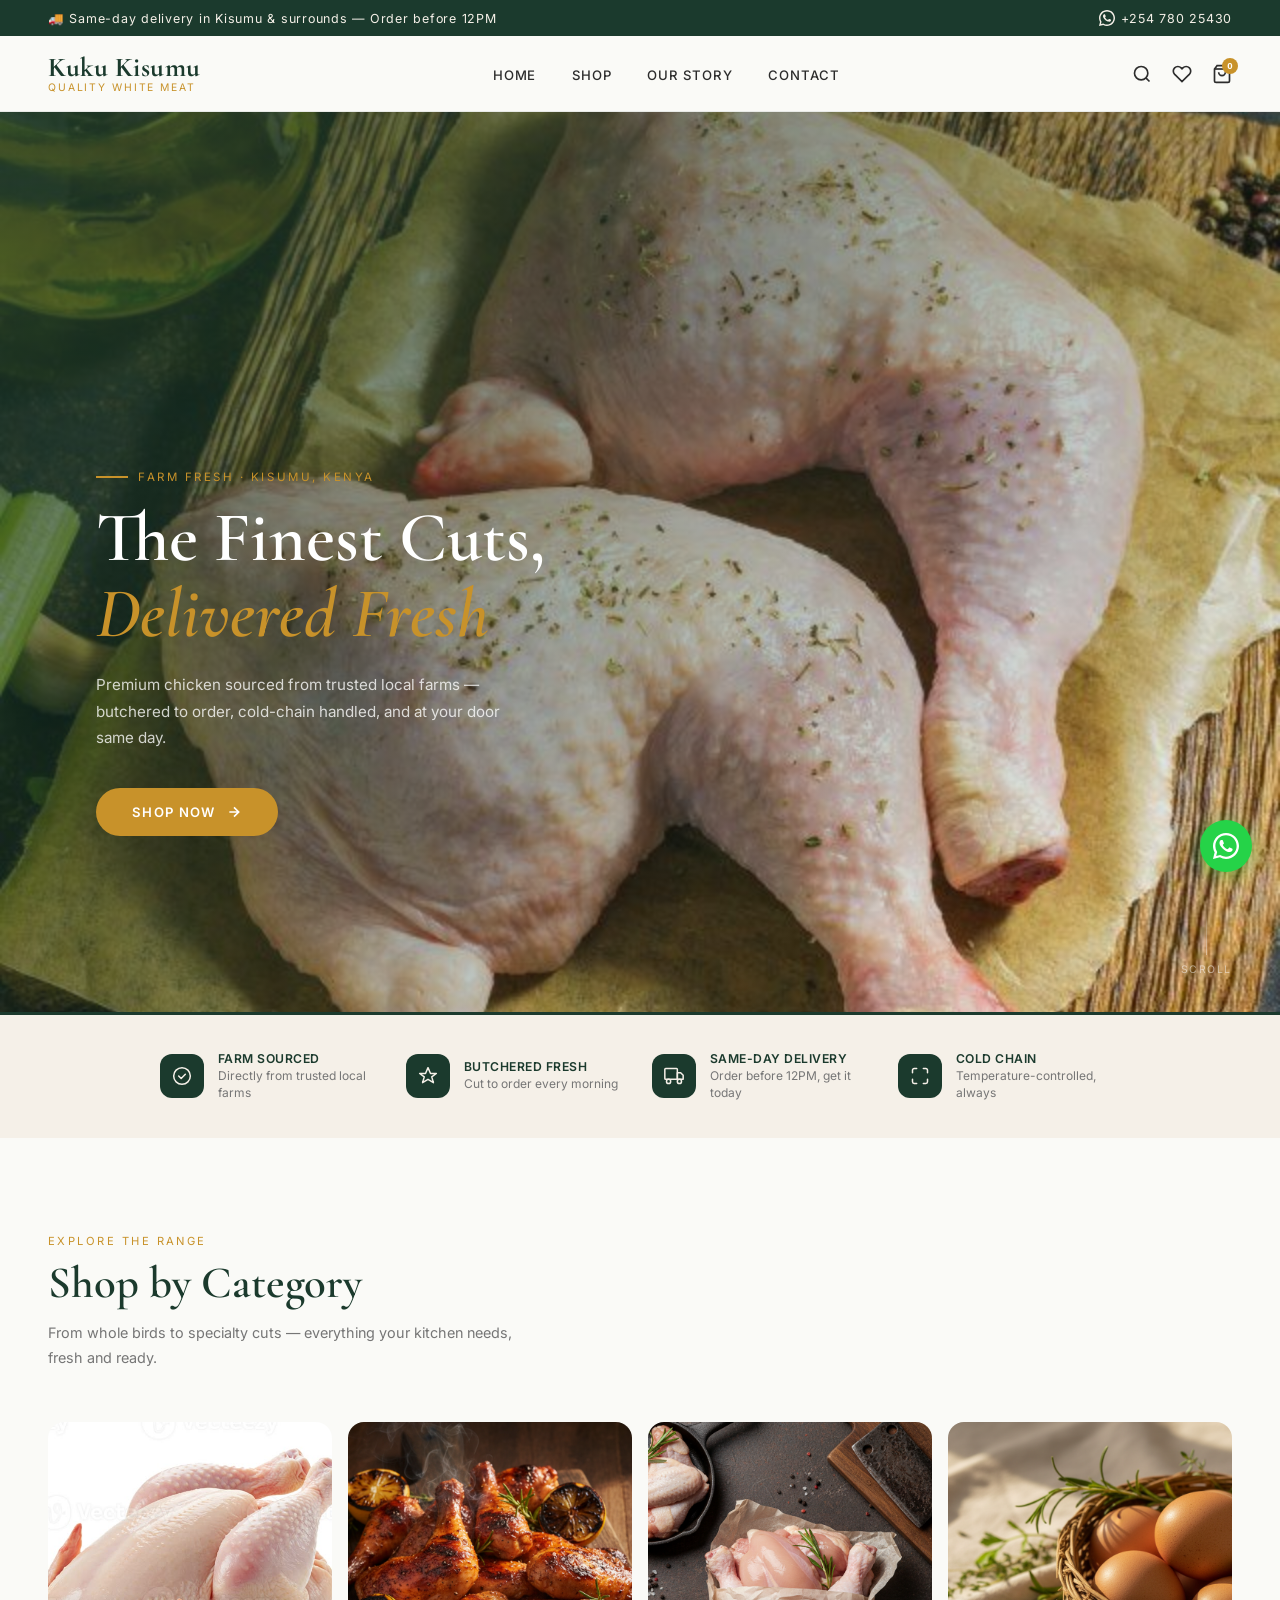
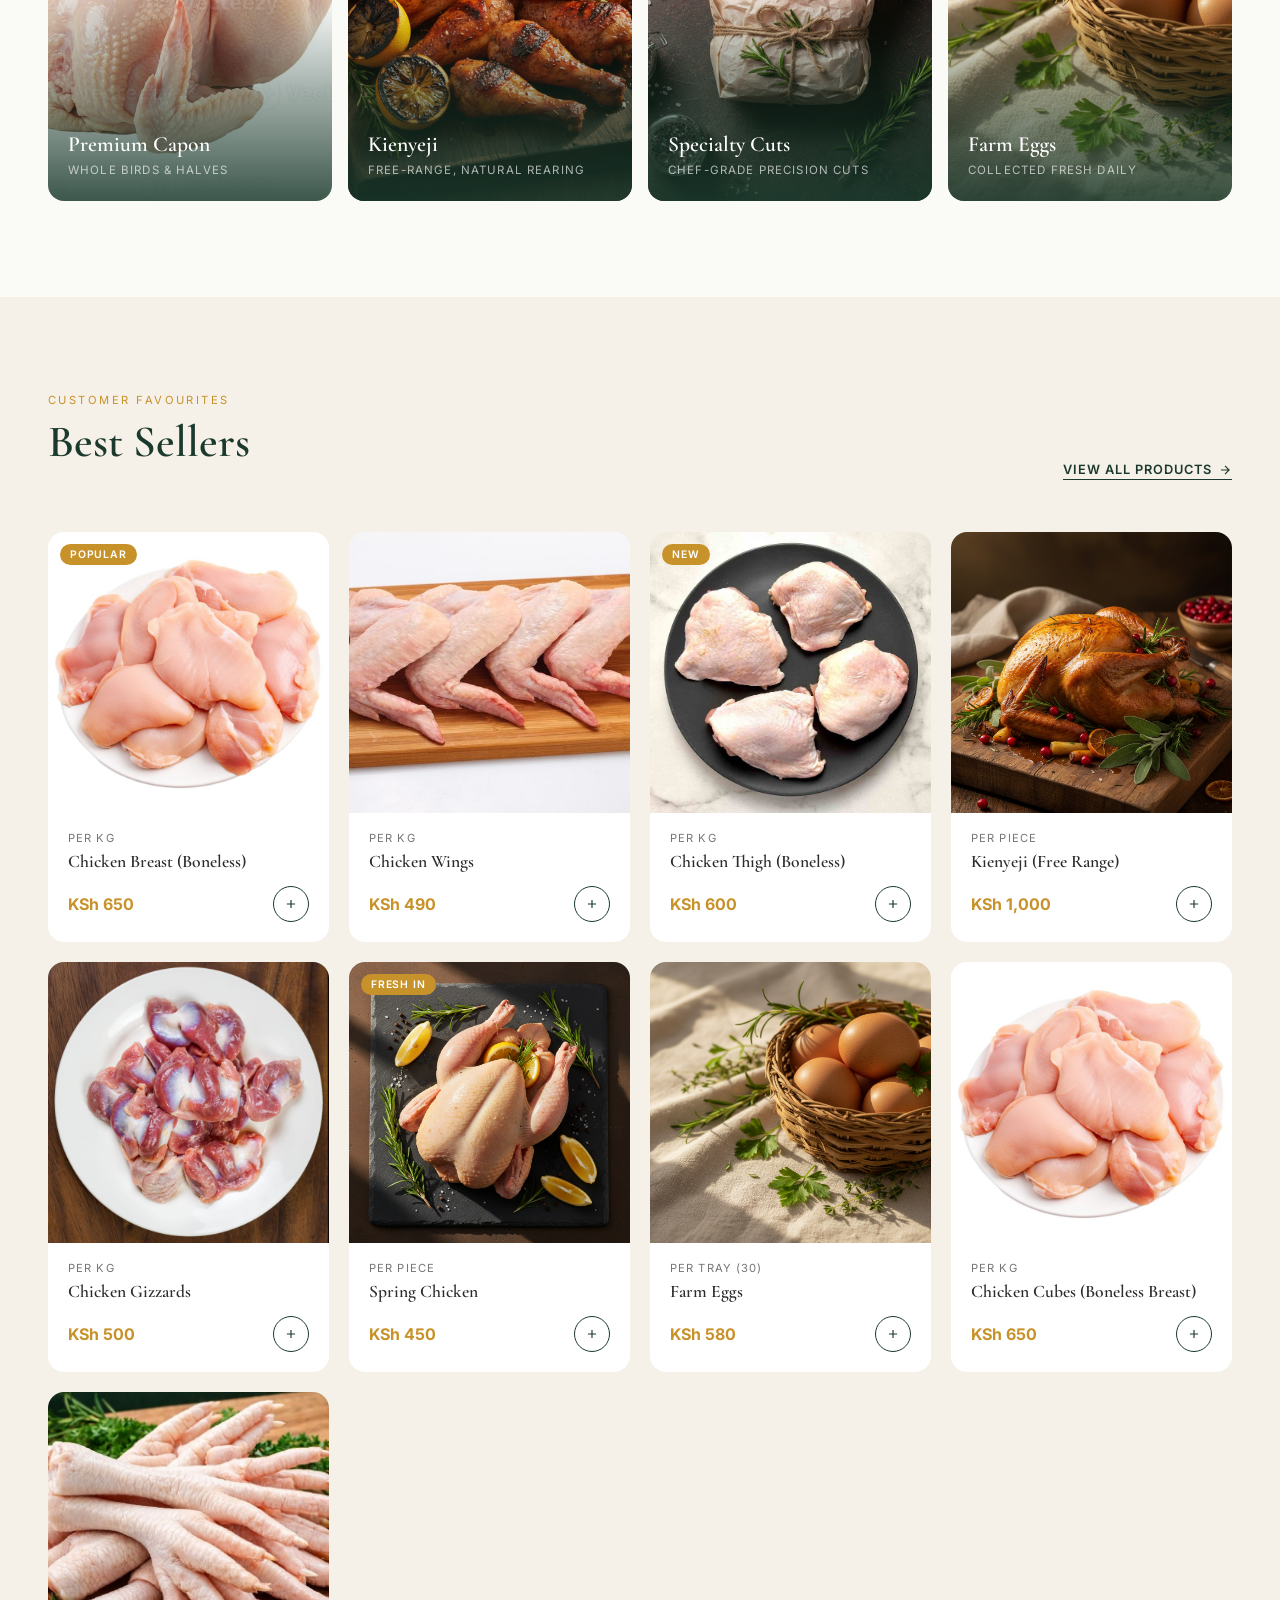
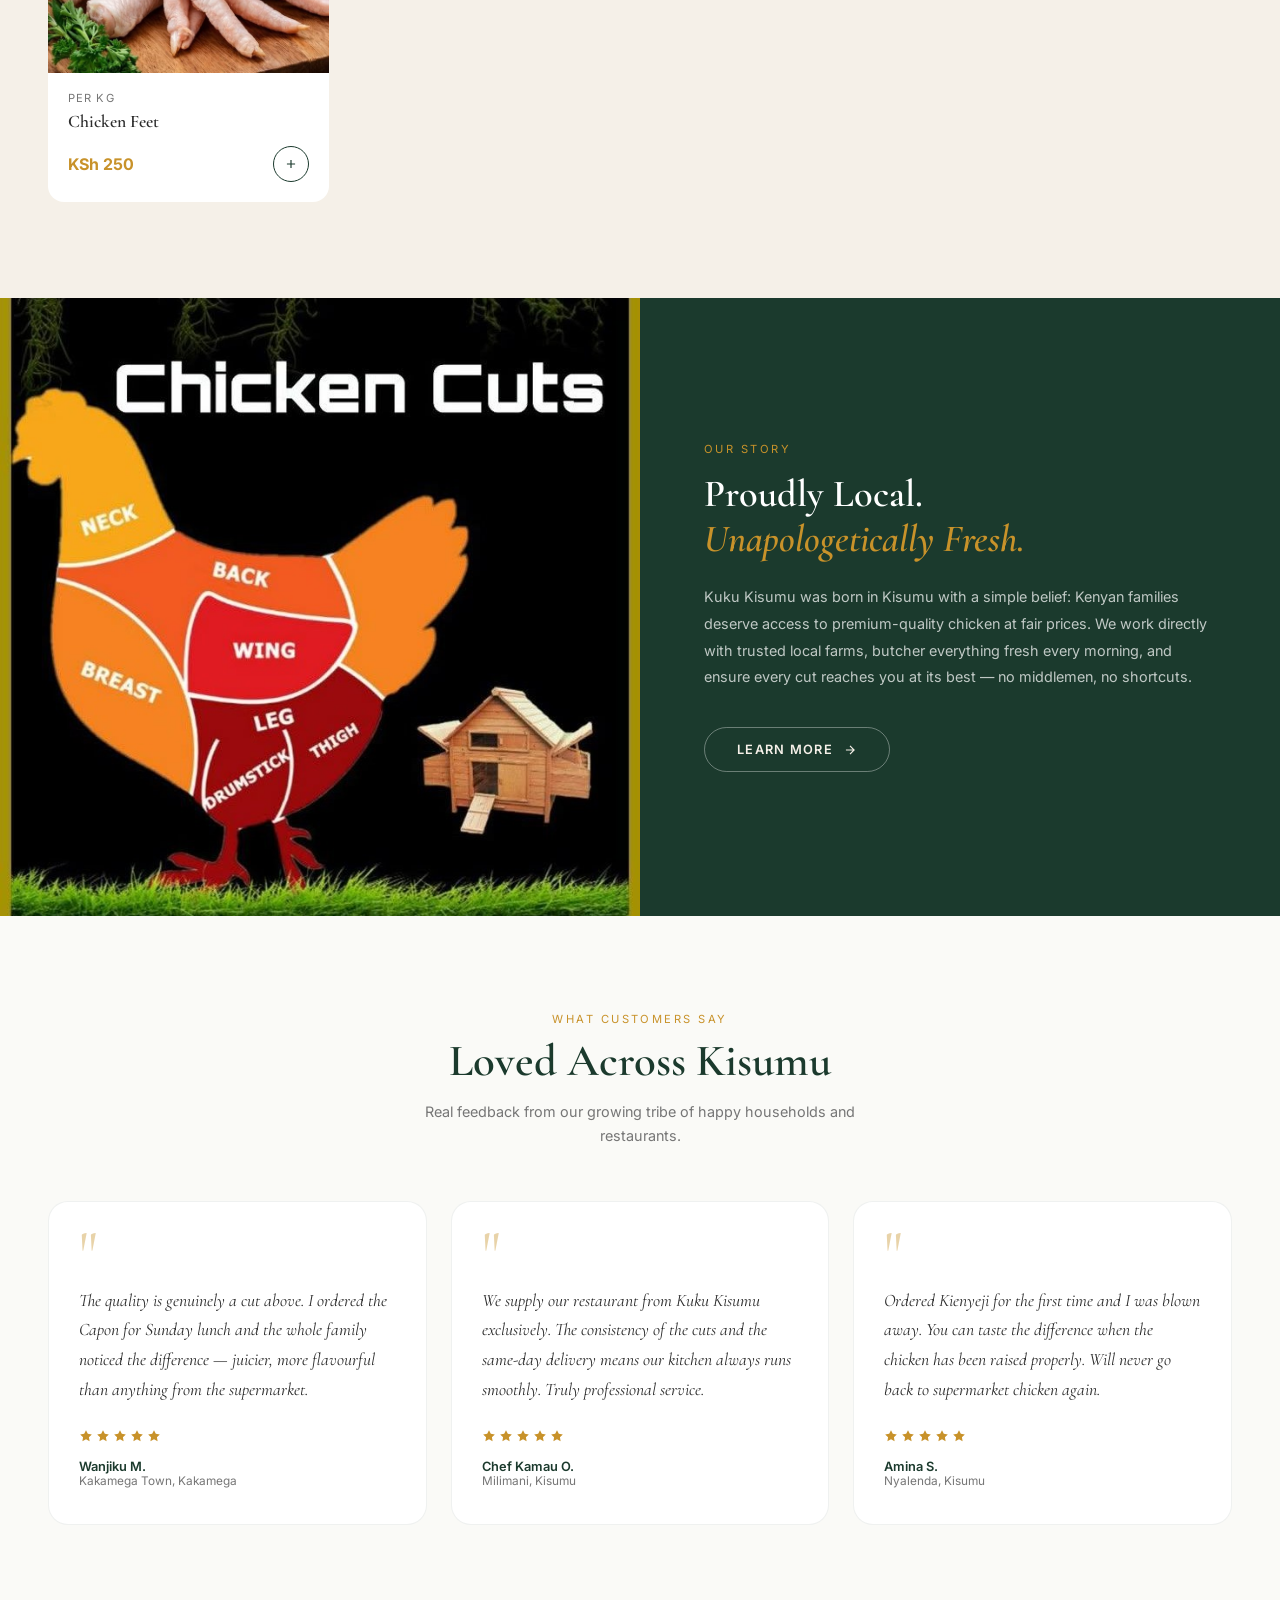
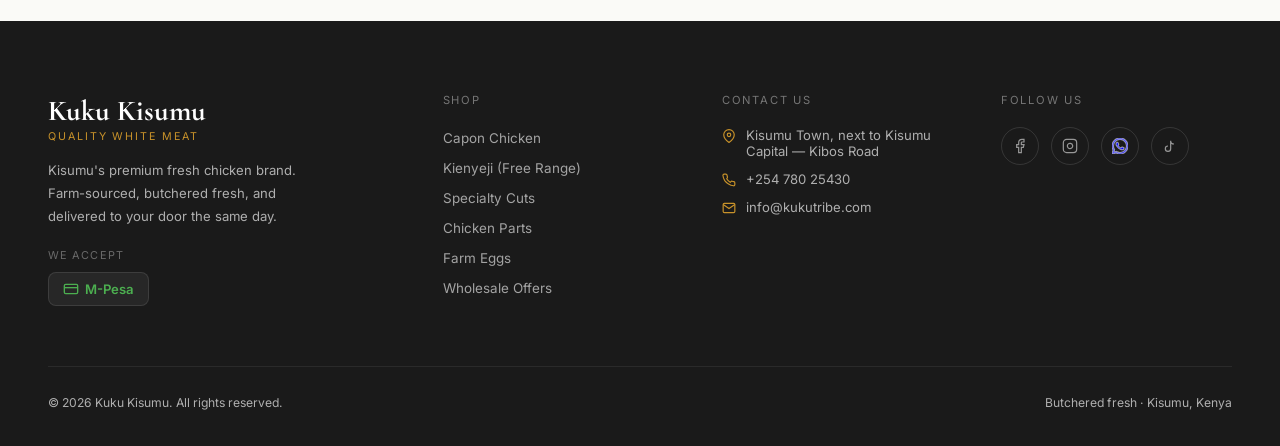
==== kuku kisumu.html @ 93bcc477 "initial commit" ====
<!DOCTYPE html>
<html lang="en">
<head>
<meta charset="UTF-8">
<meta name="viewport" content="width=device-width, initial-scale=1.0">
<title>Kuku Kisumu — Quality White Meat</title>
<link rel="preconnect" href="https://fonts.googleapis.com">
<link href="https://fonts.googleapis.com/css2?family=Cormorant+Garamond:ital,wght@0,400;0,500;0,600;0,700;1,400;1,600&family=Inter:wght@300;400;500;600&display=swap" rel="stylesheet">
<style>
  *, *::before, *::after { box-sizing: border-box; margin: 0; padding: 0; }

  :root {
    --green:   #1B3A2D;
    --green-light: #234d3b;
    --cream:   #F5F0E8;
    --ivory:   #FAFAF7;
    --amber:   #C8922A;
    --amber-dark: #A67520;
    --charcoal:#2C2C2C;
    --grey:    #767676;
    --card-bg: #FFFFFF;
    --footer:  #1A1A1A;
  }

  html { scroll-behavior: smooth; }

  body {
    font-family: 'Inter', sans-serif;
    color: var(--charcoal);
    background: var(--ivory);
    overflow-x: hidden;
  }

  /* ── TOP BAR ──────────────────────────────── */
  .topbar {
    background: var(--green);
    color: var(--cream);
    font-size: 0.78rem;
    letter-spacing: 0.06em;
    padding: 10px 48px;
    display: flex;
    justify-content: space-between;
    align-items: center;
  }
  .topbar a { color: var(--cream); text-decoration: none; display: flex; align-items: center; gap: 6px; }
  .topbar a:hover { color: var(--amber); }
  .topbar svg { width:16px; height:16px; fill:currentColor; }

  /* ── NAVIGATION ───────────────────────────── */
  nav {
    background: var(--ivory);
    padding: 0 48px;
    display: flex;
    align-items: center;
    justify-content: space-between;
    height: 76px;
    position: sticky;
    top: 0;
    z-index: 100;
    border-bottom: 1px solid rgba(27,58,45,0.08);
    transition: box-shadow 0.3s;
  }
  nav.scrolled { box-shadow: 0 2px 24px rgba(0,0,0,0.08); }

  .nav-logo {
    display: flex;
    flex-direction: column;
    line-height: 1;
  }
  .nav-logo .brand { font-family: 'Cormorant Garamond', serif; font-size: 1.7rem; font-weight: 700; color: var(--green); letter-spacing: 0.02em; }
  .nav-logo .tagline { font-size: 0.65rem; letter-spacing: 0.18em; text-transform: uppercase; color: var(--amber); margin-top: 2px; }

  .nav-links { display: flex; gap: 36px; list-style: none; }
  .nav-links a { font-size: 0.82rem; font-weight: 500; letter-spacing: 0.06em; text-transform: uppercase; color: var(--charcoal); text-decoration: none; transition: color 0.2s; position: relative; }
  .nav-links a::after { content:''; position:absolute; bottom:-4px; left:0; width:0; height:1.5px; background:var(--amber); transition:width 0.25s; }
  .nav-links a:hover { color: var(--green); }
  .nav-links a:hover::after { width: 100%; }

  .nav-actions { display: flex; align-items: center; gap: 20px; }
  .nav-actions button { background: none; border: none; cursor: pointer; color: var(--charcoal); display: flex; align-items: center; transition: color 0.2s; }
  .nav-actions button:hover { color: var(--green); }
  .nav-actions svg { width: 20px; height: 20px; }
  .cart-btn { position: relative; }
  .cart-badge { position: absolute; top: -6px; right: -6px; background: var(--amber); color: #fff; font-size: 0.6rem; font-weight: 600; border-radius: 50%; width: 16px; height: 16px; display: flex; align-items: center; justify-content: center; }

  /* ── HERO ─────────────────────────────────── */
  .hero {
    position: relative;
    height: 100vh;
    min-height: 600px;
    background: var(--green);
    overflow: hidden;
    display: flex;
    align-items: flex-end;
  }

  .hero-bg {
    position: absolute; inset: 0;
    background:
      linear-gradient(135deg, rgba(27,58,45,0.82) 0%, rgba(27,58,45,0.3) 60%, transparent 100%),
      url('chicken parts/chicken whole leg.jpg') center/cover no-repeat;
    transform: scale(1.04);
    transition: transform 8s ease-out;
  }
  .hero-bg.loaded { transform: scale(1); }

  .hero-content {
    position: relative;
    z-index: 2;
    padding: 0 48px 80px;
    max-width: 620px;
    animation: heroFadeUp 0.9s ease both 0.2s;
  }

  .hero-eyebrow {
    font-size: 0.72rem;
    letter-spacing: 0.22em;
    text-transform: uppercase;
    color: var(--amber);
    margin-bottom: 16px;
    display: flex;
    align-items: center;
    gap: 10px;
  }
  .hero-eyebrow::before { content:''; width:32px; height:1.5px; background:var(--amber); }

  .hero h1 {
    font-family: 'Cormorant Garamond', serif;
    font-size: clamp(2.8rem, 5.5vw, 4.4rem);
    font-weight: 600;
    color: #fff;
    line-height: 1.08;
    margin-bottom: 20px;
  }
  .hero h1 em { font-style: italic; color: var(--amber); }

  .hero-sub {
    font-size: 0.95rem;
    color: rgba(255,255,255,0.78);
    line-height: 1.75;
    margin-bottom: 36px;
    max-width: 440px;
  }

  .btn-primary {
    display: inline-flex;
    align-items: center;
    gap: 10px;
    background: var(--amber);
    color: #fff;
    padding: 16px 36px;
    border-radius: 100px;
    font-size: 0.82rem;
    font-weight: 600;
    letter-spacing: 0.1em;
    text-transform: uppercase;
    text-decoration: none;
    transition: background 0.25s, transform 0.2s;
    border: none;
    cursor: pointer;
  }
  .btn-primary:hover { background: var(--amber-dark); transform: translateY(-2px); }
  .btn-primary svg { width:16px; height:16px; }

  .hero-scroll {
    position: absolute;
    bottom: 36px;
    right: 48px;
    display: flex;
    flex-direction: column;
    align-items: center;
    gap: 8px;
    color: rgba(255,255,255,0.5);
    font-size: 0.65rem;
    letter-spacing: 0.15em;
    text-transform: uppercase;
    z-index: 2;
  }
  .scroll-line { width: 1px; height: 48px; background: linear-gradient(to bottom, transparent, rgba(255,255,255,0.4)); animation: scrollPulse 2s ease-in-out infinite; }

  /* ── TRUST STRIP ──────────────────────────── */
  .trust-strip {
    background: var(--cream);
    border-top: 3px solid var(--green);
    padding: 36px 48px;
  }
  .trust-grid {
    max-width: 960px;
    margin: 0 auto;
    display: grid;
    grid-template-columns: repeat(4, 1fr);
    gap: 24px;
  }
  .trust-item {
    display: flex;
    align-items: center;
    gap: 14px;
    opacity: 0;
    transform: translateY(16px);
    transition: opacity 0.5s ease, transform 0.5s ease;
  }
  .trust-item.visible { opacity: 1; transform: translateY(0); }
  .trust-icon {
    width: 44px; height: 44px;
    background: var(--green);
    border-radius: 12px;
    display: flex; align-items: center; justify-content: center;
    flex-shrink: 0;
  }
  .trust-icon svg { width: 20px; height: 20px; stroke: var(--cream); fill: none; stroke-width: 1.8; }
  .trust-label { font-size: 0.76rem; font-weight: 600; letter-spacing: 0.04em; text-transform: uppercase; color: var(--green); margin-bottom: 2px; }
  .trust-desc { font-size: 0.75rem; color: var(--grey); line-height: 1.4; }

  /* ── SECTION SHARED ───────────────────────── */
  section { padding: 96px 48px; }
  .section-eyebrow { font-size: 0.7rem; letter-spacing: 0.22em; text-transform: uppercase; color: var(--amber); margin-bottom: 10px; }
  .section-title {
    font-family: 'Cormorant Garamond', serif;
    font-size: clamp(2rem, 3.5vw, 2.9rem);
    font-weight: 600;
    color: var(--green);
    line-height: 1.15;
    margin-bottom: 12px;
  }
  .section-sub { font-size: 0.9rem; color: var(--grey); max-width: 480px; line-height: 1.7; }
  .section-header { margin-bottom: 52px; }

  /* ── CATEGORIES ───────────────────────────── */
  .categories { background: var(--ivory); }
  .cat-grid {
    display: grid;
    grid-template-columns: repeat(4, 1fr);
    gap: 16px;
  }
  .cat-tile {
    position: relative;
    border-radius: 16px;
    overflow: hidden;
    aspect-ratio: 3/4;
    cursor: pointer;
    text-decoration: none;
  }
  .cat-tile img {
    width: 100%; height: 100%;
    object-fit: cover;
    transition: transform 0.5s ease;
  }
  .cat-tile:hover img { transform: scale(1.06); }
  .cat-tile-overlay {
    position: absolute; inset: 0;
    background: linear-gradient(to top, rgba(27,58,45,0.85) 0%, transparent 55%);
    transition: background 0.3s;
  }
  .cat-tile:hover .cat-tile-overlay { background: linear-gradient(to top, rgba(27,58,45,0.92) 0%, rgba(27,58,45,0.15) 55%); }
  .cat-tile-info {
    position: absolute;
    bottom: 0; left: 0; right: 0;
    padding: 24px 20px;
  }
  .cat-tile-name { font-family: 'Cormorant Garamond', serif; font-size: 1.35rem; font-weight: 600; color: #fff; margin-bottom: 6px; }
  .cat-tile-count { font-size: 0.72rem; letter-spacing: 0.1em; text-transform: uppercase; color: rgba(255,255,255,0.65); }
  .cat-tile-arrow {
    position: absolute;
    top: 20px; right: 20px;
    width: 36px; height: 36px;
    border-radius: 50%;
    background: rgba(255,255,255,0.15);
    -webkit-backdrop-filter: blur(8px);
    backdrop-filter: blur(8px);
    display: flex; align-items: center; justify-content: center;
    opacity: 0;
    transform: translateY(4px);
    transition: opacity 0.3s, transform 0.3s;
  }
  .cat-tile:hover .cat-tile-arrow { opacity: 1; transform: translateY(0); }
  .cat-tile-arrow svg { width: 14px; height: 14px; stroke: #fff; fill: none; stroke-width: 2; }

  /* ── PRODUCTS ─────────────────────────────── */
  .products { background: var(--cream); }
  .products-header { display: flex; justify-content: space-between; align-items: flex-end; margin-bottom: 52px; }
  .view-all { font-size: 0.8rem; font-weight: 600; letter-spacing: 0.08em; text-transform: uppercase; color: var(--green); text-decoration: none; display: flex; align-items: center; gap: 6px; border-bottom: 1.5px solid var(--green); padding-bottom: 2px; transition: color 0.2s, border-color 0.2s; }
  .view-all:hover { color: var(--amber); border-color: var(--amber); }
  .view-all svg { width: 14px; height: 14px; stroke: currentColor; fill: none; stroke-width: 2; }

  .product-grid {
    display: grid;
    grid-template-columns: repeat(4, 1fr);
    gap: 20px;
  }
  .product-card {
    background: var(--card-bg);
    border-radius: 16px;
    overflow: hidden;
    transition: transform 0.28s ease, box-shadow 0.28s ease;
    cursor: pointer;
    opacity: 0;
    transform: translateY(24px);
    transition: opacity 0.5s ease, transform 0.5s ease, box-shadow 0.28s ease;
  }
  .product-card.visible { opacity: 1; transform: translateY(0); }
  .product-card:hover { box-shadow: 0 16px 48px rgba(27,58,45,0.13); transform: translateY(-4px); }

  .product-img {
    width: 100%;
    aspect-ratio: 1;
    object-fit: cover;
    background: #f0ede8;
    display: block;
    transition: transform 0.4s ease;
  }
  .product-card:hover .product-img { transform: scale(1.04); }
  .product-img-wrap { overflow: hidden; position: relative; }

  .product-badge {
    position: absolute;
    top: 12px; left: 12px;
    background: var(--amber);
    color: #fff;
    font-size: 0.65rem;
    font-weight: 600;
    letter-spacing: 0.08em;
    text-transform: uppercase;
    padding: 4px 10px;
    border-radius: 100px;
  }

  .product-body { padding: 18px 20px 20px; }
  .product-unit { font-size: 0.7rem; text-transform: uppercase; letter-spacing: 0.1em; color: var(--grey); margin-bottom: 6px; }
  .product-name { font-family: 'Cormorant Garamond', serif; font-size: 1.1rem; font-weight: 600; color: var(--charcoal); margin-bottom: 12px; line-height: 1.3; }
  .product-footer { display: flex; align-items: center; justify-content: space-between; }
  .product-price { font-size: 1rem; font-weight: 700; color: var(--amber); }
  .add-to-cart {
    width: 36px; height: 36px;
    border-radius: 50%;
    border: 1.5px solid var(--green);
    background: none;
    cursor: pointer;
    display: flex; align-items: center; justify-content: center;
    transition: background 0.2s, border-color 0.2s;
  }
  .add-to-cart svg { width: 14px; height: 14px; stroke: var(--green); fill: none; stroke-width: 2; transition: stroke 0.2s; }
  .add-to-cart:hover { background: var(--green); border-color: var(--green); }
  .add-to-cart:hover svg { stroke: #fff; }

  /* ── STORY STRIP ──────────────────────────── */
  .story {
    background: var(--green);
    padding: 0;
    display: grid;
    grid-template-columns: 1fr 1fr;
    min-height: 560px;
  }
  .story-img {
    width: 100%; height: 100%;
    object-fit: cover;
    min-height: 480px;
    display: block;
  }
  .story-content {
    padding: 80px 64px;
    display: flex;
    flex-direction: column;
    justify-content: center;
  }
  .story-eyebrow { font-size: 0.7rem; letter-spacing: 0.22em; text-transform: uppercase; color: var(--amber); margin-bottom: 16px; }
  .story h2 { font-family: 'Cormorant Garamond', serif; font-size: clamp(2rem, 3vw, 2.7rem); font-weight: 600; color: #fff; line-height: 1.18; margin-bottom: 22px; }
  .story h2 em { font-style: italic; color: var(--amber); }
  .story p { font-size: 0.9rem; color: rgba(255,255,255,0.72); line-height: 1.85; margin-bottom: 36px; }
  .btn-outline {
    display: inline-flex;
    align-items: center;
    gap: 10px;
    color: var(--cream);
    border: 1.5px solid rgba(255,255,255,0.35);
    padding: 14px 32px;
    border-radius: 100px;
    font-size: 0.8rem;
    font-weight: 600;
    letter-spacing: 0.1em;
    text-transform: uppercase;
    text-decoration: none;
    transition: border-color 0.25s, background 0.25s;
    align-self: flex-start;
  }
  .btn-outline:hover { border-color: var(--amber); background: rgba(200,146,42,0.12); }
  .btn-outline svg { width: 14px; height: 14px; stroke: currentColor; fill: none; stroke-width: 2; }

  /* ── TESTIMONIALS ─────────────────────────── */
  .testimonials { background: var(--ivory); text-align: center; }
  .testimonials .section-header { text-align: center; }
  .testimonials .section-sub { margin: 0 auto; }
  .testi-grid { display: grid; grid-template-columns: repeat(3, 1fr); gap: 24px; }
  .testi-card {
    background: var(--card-bg);
    border-radius: 20px;
    padding: 36px 30px;
    text-align: left;
    border: 1px solid rgba(27,58,45,0.07);
    position: relative;
    opacity: 0;
    transform: translateY(20px);
    transition: opacity 0.5s ease, transform 0.5s ease;
  }
  .testi-card.visible { opacity: 1; transform: translateY(0); }
  .testi-quote-mark {
    font-family: 'Cormorant Garamond', serif;
    font-size: 4rem;
    color: var(--amber);
    line-height: 0.5;
    margin-bottom: 16px;
    opacity: 0.4;
  }
  .testi-text { font-family: 'Cormorant Garamond', serif; font-size: 1.1rem; font-style: italic; color: var(--charcoal); line-height: 1.7; margin-bottom: 24px; }
  .testi-stars { display: flex; gap: 3px; margin-bottom: 16px; }
  .testi-stars svg { width: 14px; height: 14px; fill: var(--amber); }
  .testi-author { font-size: 0.8rem; font-weight: 600; color: var(--green); }
  .testi-location { font-size: 0.74rem; color: var(--grey); }

  /* ── FOOTER ───────────────────────────────── */
  footer {
    background: var(--footer);
    color: rgba(255,255,255,0.65);
    padding: 72px 48px 36px;
  }
  .footer-grid {
    display: grid;
    grid-template-columns: 1.5fr 1fr 1fr 1fr;
    gap: 48px;
    margin-bottom: 60px;
  }
  .footer-brand .brand { font-family: 'Cormorant Garamond', serif; font-size: 1.8rem; font-weight: 700; color: #fff; }
  .footer-brand .tagline { font-size: 0.67rem; letter-spacing: 0.18em; text-transform: uppercase; color: var(--amber); margin-top: 2px; margin-bottom: 16px; }
  .footer-brand p { font-size: 0.82rem; line-height: 1.75; max-width: 260px; }
  .footer-title { font-size: 0.7rem; letter-spacing: 0.16em; text-transform: uppercase; color: rgba(255,255,255,0.4); margin-bottom: 20px; }
  .footer-links { list-style: none; display: flex; flex-direction: column; gap: 10px; }
  .footer-links a { font-size: 0.84rem; color: rgba(255,255,255,0.6); text-decoration: none; transition: color 0.2s; }
  .footer-links a:hover { color: var(--amber); }
  .footer-contact { display: flex; flex-direction: column; gap: 12px; }
  .footer-contact-item { display: flex; align-items: flex-start; gap: 10px; font-size: 0.82rem; }
  .footer-contact-item svg { width: 14px; height: 14px; stroke: var(--amber); fill: none; stroke-width: 2; flex-shrink: 0; margin-top: 2px; }
  .payment-wrap { margin-top: 20px; }
  .payment-label { font-size: 0.68rem; letter-spacing: 0.1em; text-transform: uppercase; color: rgba(255,255,255,0.35); margin-bottom: 10px; }
  .mpesa-badge {
    display: inline-flex;
    align-items: center;
    gap: 6px;
    background: rgba(255,255,255,0.06);
    border: 1px solid rgba(255,255,255,0.1);
    border-radius: 8px;
    padding: 8px 14px;
    font-size: 0.82rem;
    font-weight: 600;
    color: #4CAF50;
  }
  .social-icons { display: flex; gap: 12px; margin-top: 4px; }
  .social-icon { width: 38px; height: 38px; border-radius: 50%; border: 1px solid rgba(255,255,255,0.12); display: flex; align-items: center; justify-content: center; transition: border-color 0.2s, background 0.2s; text-decoration: none; }
  .social-icon svg { width: 16px; height: 16px; stroke: rgba(255,255,255,0.55); fill: none; stroke-width: 1.8; }
  .social-icon:hover { border-color: var(--amber); background: rgba(200,146,42,0.1); }
  .social-icon:hover svg { stroke: var(--amber); }
  .footer-bottom {
    border-top: 1px solid rgba(255,255,255,0.07);
    padding-top: 28px;
    display: flex;
    justify-content: space-between;
    align-items: center;
    font-size: 0.76rem;
  }

  /* ── WHATSAPP FLOAT ───────────────────────── */
  .wa-float {
    position: fixed;
    bottom: 28px; right: 28px;
    width: 52px; height: 52px;
    background: #25d348;
    border-radius: 50%;
    display: flex; align-items: center; justify-content: center;
    box-shadow: 0 4px 20px rgba(37, 211, 49, 0.4);
    z-index: 200;
    text-decoration: none;
    transition: transform 0.2s, box-shadow 0.2s;
  }
  .wa-float:hover { transform: scale(1.1); box-shadow: 0 6px 28px rgba(37,211,102,0.55); }
  .wa-float svg { width: 26px; height: 26px; fill: #fff; }

  /* ── ANIMATIONS ───────────────────────────── */
  @keyframes heroFadeUp { from { opacity:0; transform: translateY(28px); } to { opacity:1; transform: translateY(0); } }
  @keyframes scrollPulse { 0%,100% { opacity:0.4; } 50% { opacity:1; } }

  /* ── RESPONSIVE ───────────────────────────── */
  @media (max-width: 1024px) {
    .cat-grid { grid-template-columns: repeat(2, 1fr); }
    .product-grid { grid-template-columns: repeat(2, 1fr); }
    .footer-grid { grid-template-columns: 1fr 1fr; gap: 36px; }
  }
  @media (max-width: 768px) {
    .topbar { padding: 10px 20px; }
    nav { padding: 0 20px; height: 64px; }
    .nav-links { display: none; }
    section { padding: 72px 20px; }
    .hero-content { padding: 0 20px 64px; }
    .trust-grid { grid-template-columns: repeat(2, 1fr); }
    .cat-grid { grid-template-columns: repeat(2, 1fr); gap: 10px; }
    .product-grid { grid-template-columns: repeat(2, 1fr); gap: 12px; }
    .story { grid-template-columns: 1fr; }
    .story-img { min-height: 300px; max-height: 340px; }
    .story-content { padding: 52px 28px; }
    .testi-grid { grid-template-columns: 1fr; }
    .footer-grid { grid-template-columns: 1fr; gap: 32px; }
    .footer-bottom { flex-direction: column; gap: 12px; text-align: center; }
  }
</style>
<base target="_blank">
</head>
<body>

<!-- TOP BAR -->
<div class="topbar">
  <span>🚚 Same-day delivery in Kisumu &amp; surrounds — Order before 12PM</span>
  <a href="https://wa.me/25478025430">
    <svg viewBox="0 0 24 24"><path d="M17.472 14.382c-.297-.149-1.758-.867-2.03-.967-.273-.099-.471-.148-.67.15-.197.297-.767.966-.94 1.164-.173.199-.347.223-.644.075-.297-.15-1.255-.463-2.39-1.475-.883-.788-1.48-1.761-1.653-2.059-.173-.297-.018-.458.13-.606.134-.133.298-.347.446-.52.149-.174.198-.298.298-.497.099-.198.05-.371-.025-.52-.075-.149-.669-1.612-.916-2.207-.242-.579-.487-.5-.669-.51-.173-.008-.371-.01-.57-.01-.198 0-.52.074-.792.372-.272.297-1.04 1.016-1.04 2.479 0 1.462 1.065 2.875 1.213 3.074.149.198 2.096 3.2 5.077 4.487.709.306 1.262.489 1.694.625.712.227 1.36.195 1.871.118.571-.085 1.758-.719 2.006-1.413.248-.694.248-1.289.173-1.413-.074-.124-.272-.198-.57-.347z"/><path d="M12 0C5.373 0 0 5.373 0 12c0 2.127.558 4.122 1.533 5.854L0 24l6.335-1.51A11.955 11.955 0 0012 24c6.627 0 12-5.373 12-12S18.627 0 12 0zm0 21.818a9.822 9.822 0 01-5.002-1.369l-.36-.212-3.72.887.924-3.623-.235-.373A9.787 9.787 0 012.182 12C2.182 6.59 6.59 2.182 12 2.182c5.41 0 9.818 4.408 9.818 9.818 0 5.41-4.408 9.818-9.818 9.818z"/></svg>
    +254 780 25430
  </a>
</div>

<!-- NAV -->
<nav id="mainNav">
  <div class="nav-logo">
    <span class="brand">Kuku Kisumu</span>
    <span class="tagline">Quality White Meat</span>
  </div>
  <ul class="nav-links">
    <li><a href="#">Home</a></li>
    <li><a href="#">Shop</a></li>
    <li><a href="#">Our Story</a></li>
    <li><a href="#">Contact</a></li>
  </ul>
  <div class="nav-actions">
    <button aria-label="Search">
      <svg viewBox="0 0 24 24" fill="none" stroke="currentColor" stroke-width="2"><circle cx="11" cy="11" r="8"/><path d="m21 21-4.35-4.35"/></svg>
    </button>
    <button aria-label="Wishlist">
      <svg viewBox="0 0 24 24" fill="none" stroke="currentColor" stroke-width="2"><path d="M20.84 4.61a5.5 5.5 0 0 0-7.78 0L12 5.67l-1.06-1.06a5.5 5.5 0 0 0-7.78 7.78l1.06 1.06L12 21.23l7.78-7.78 1.06-1.06a5.5 5.5 0 0 0 0-7.78z"/></svg>
    </button>
    <button class="cart-btn" aria-label="Cart">
      <svg viewBox="0 0 24 24" fill="none" stroke="currentColor" stroke-width="2"><path d="M6 2 3 6v14a2 2 0 0 0 2 2h14a2 2 0 0 0 2-2V6l-3-4z"/><line x1="3" y1="6" x2="21" y2="6"/><path d="M16 10a4 4 0 0 1-8 0"/></svg>
      <span class="cart-badge">0</span>
    </button>
  </div>
</nav>

<!-- HERO -->
<section class="hero">
  <div class="hero-bg" id="heroBg"></div>
  <div class="hero-content">
    <div class="hero-eyebrow">Farm Fresh · Kisumu, Kenya</div>
    <h1>The Finest Cuts,<br><em>Delivered Fresh</em></h1>
    <p class="hero-sub">Premium chicken sourced from trusted local farms — butchered to order, cold-chain handled, and at your door same day.</p>
    <a href="#" class="btn-primary">
      Shop Now
      <svg viewBox="0 0 24 24" fill="none" stroke="currentColor" stroke-width="2.5"><path d="M5 12h14M12 5l7 7-7 7"/></svg>
    </a>
  </div>
  <div class="hero-scroll">
    <div class="scroll-line"></div>
    <span>Scroll</span>
  </div>
</section>

<!-- TRUST STRIP -->
<div class="trust-strip">
  <div class="trust-grid">
    <div class="trust-item">
      <div class="trust-icon">
        <svg viewBox="0 0 24 24"><path d="M12 2C6.48 2 2 6.48 2 12s4.48 10 10 10 10-4.48 10-10S17.52 2 12 2z" stroke-linecap="round" stroke-linejoin="round"/><path d="M8 12l3 3 5-5" stroke-linecap="round" stroke-linejoin="round"/></svg>
      </div>
      <div><div class="trust-label">Farm Sourced</div><div class="trust-desc">Directly from trusted local farms</div></div>
    </div>
    <div class="trust-item">
      <div class="trust-icon">
        <svg viewBox="0 0 24 24"><path d="M12 2l3 7h7l-5.5 4 2 7L12 16l-6.5 4 2-7L2 9h7z" stroke-linecap="round" stroke-linejoin="round"/></svg>
      </div>
      <div><div class="trust-label">Butchered Fresh</div><div class="trust-desc">Cut to order every morning</div></div>
    </div>
    <div class="trust-item">
      <div class="trust-icon">
        <svg viewBox="0 0 24 24"><rect x="1" y="3" width="15" height="13" rx="1" stroke-linecap="round" stroke-linejoin="round"/><path d="M16 8h4l3 3v5h-7V8z" stroke-linecap="round" stroke-linejoin="round"/><circle cx="5.5" cy="18.5" r="2.5"/><circle cx="18.5" cy="18.5" r="2.5"/></svg>
      </div>
      <div><div class="trust-label">Same-Day Delivery</div><div class="trust-desc">Order before 12PM, get it today</div></div>
    </div>
    <div class="trust-item">
      <div class="trust-icon">
        <svg viewBox="0 0 24 24"><path d="M8 3H5a2 2 0 0 0-2 2v3m18 0V5a2 2 0 0 0-2-2h-3m0 18h3a2 2 0 0 0 2-2v-3M3 16v3a2 2 0 0 0 2 2h3" stroke-linecap="round" stroke-linejoin="round"/></svg>
      </div>
      <div><div class="trust-label">Cold Chain</div><div class="trust-desc">Temperature-controlled, always</div></div>
    </div>
  </div>
</div>

<!-- CATEGORIES -->
<section class="categories">
  <div class="section-header">
    <div class="section-eyebrow">Explore the Range</div>
    <h2 class="section-title">Shop by Category</h2>
    <p class="section-sub">From whole birds to specialty cuts — everything your kitchen needs, fresh and ready.</p>
  </div>
  <div class="cat-grid">
    <a class="cat-tile" href="#">
      <img src="chicken parts/whole chicken.jpg" alt="Capon Chicken" loading="lazy">
      <div class="cat-tile-overlay"></div>
      <div class="cat-tile-info">
        <div class="cat-tile-name">Premium Capon</div>
        <div class="cat-tile-count">Whole birds &amp; halves</div>
      </div>
      <div class="cat-tile-arrow"><svg viewBox="0 0 24 24"><path d="M7 17L17 7M7 7h10v10"/></svg></div>
    </a>
    <a class="cat-tile" href="#">
      <img src="chicken parts/tribegrill pack.png" alt="Kienyeji Chicken" loading="lazy">
      <div class="cat-tile-overlay"></div>
      <div class="cat-tile-info">
        <div class="cat-tile-name">Kienyeji</div>
        <div class="cat-tile-count">Free-range, natural rearing</div>
      </div>
      <div class="cat-tile-arrow"><svg viewBox="0 0 24 24"><path d="M7 17L17 7M7 7h10v10"/></svg></div>
    </a>
    <a class="cat-tile" href="#">
      <img src="chicken parts/chefs special.png" alt="Specialty Cuts" loading="lazy">
      <div class="cat-tile-overlay"></div>
      <div class="cat-tile-info">
        <div class="cat-tile-name">Specialty Cuts</div>
        <div class="cat-tile-count">Chef-grade precision cuts</div>
      </div>
      <div class="cat-tile-arrow"><svg viewBox="0 0 24 24"><path d="M7 17L17 7M7 7h10v10"/></svg></div>
    </a>
    <a class="cat-tile" href="#">
      <img src="chicken parts/chicken eggs.png" alt="Farm Eggs" loading="lazy">
      <div class="cat-tile-overlay"></div>
      <div class="cat-tile-info">
        <div class="cat-tile-name">Farm Eggs</div>
        <div class="cat-tile-count">Collected fresh daily</div>
      </div>
      <div class="cat-tile-arrow"><svg viewBox="0 0 24 24"><path d="M7 17L17 7M7 7h10v10"/></svg></div>
    </a>
  </div>
</section>

<!-- PRODUCTS -->
<section class="products">
  <div class="products-header">
    <div>
      <div class="section-eyebrow">Customer Favourites</div>
      <h2 class="section-title">Best Sellers</h2>
    </div>
    <a href="#" class="view-all">View All Products <svg viewBox="0 0 24 24"><path d="M5 12h14M12 5l7 7-7 7"/></svg></a>
  </div>
  <div class="product-grid" id="productGrid">

    <div class="product-card">
      <div class="product-img-wrap">
        <img class="product-img" src="chicken parts/chicken fillets.jpg" alt="Chicken Breast">
        <span class="product-badge">Popular</span>
      </div>
      <div class="product-body">
        <div class="product-unit">Per KG</div>
        <div class="product-name">Chicken Breast (Boneless)</div>
        <div class="product-footer">
          <span class="product-price">KSh 650</span>
          <button class="add-to-cart" aria-label="Add to cart">
            <svg viewBox="0 0 24 24"><path d="M12 5v14M5 12h14"/></svg>
          </button>
        </div>
      </div>
    </div>

    <div class="product-card">
      <div class="product-img-wrap">
        <img class="product-img" src="chicken parts/chicken wings.jpg" alt="Chicken Wings">
      </div>
      <div class="product-body">
        <div class="product-unit">Per KG</div>
        <div class="product-name">Chicken Wings</div>
        <div class="product-footer">
          <span class="product-price">KSh 490</span>
          <button class="add-to-cart" aria-label="Add to cart">
            <svg viewBox="0 0 24 24"><path d="M12 5v14M5 12h14"/></svg>
          </button>
        </div>
      </div>
    </div>

    <div class="product-card">
      <div class="product-img-wrap">
        <img class="product-img" src="chicken parts/chicken thighs.jpg" alt="Chicken Thigh">
        <span class="product-badge">New</span>
      </div>
      <div class="product-body">
        <div class="product-unit">Per KG</div>
        <div class="product-name">Chicken Thigh (Boneless)</div>
        <div class="product-footer">
          <span class="product-price">KSh 600</span>
          <button class="add-to-cart" aria-label="Add to cart">
            <svg viewBox="0 0 24 24"><path d="M12 5v14M5 12h14"/></svg>
          </button>
        </div>
      </div>
    </div>

    <div class="product-card">
      <div class="product-img-wrap">
        <img class="product-img" src="chicken parts/whole turkey.png" alt="Kienyeji Chicken">
      </div>
      <div class="product-body">
        <div class="product-unit">Per Piece</div>
        <div class="product-name">Kienyeji (Free Range)</div>
        <div class="product-footer">
          <span class="product-price">KSh 1,000</span>
          <button class="add-to-cart" aria-label="Add to cart">
            <svg viewBox="0 0 24 24"><path d="M12 5v14M5 12h14"/></svg>
          </button>
        </div>
      </div>
    </div>

    <div class="product-card">
      <div class="product-img-wrap">
        <img class="product-img" src="chicken parts/chicken gizzard.jpg" alt="Chicken Gizzards">
      </div>
      <div class="product-body">
        <div class="product-unit">Per KG</div>
        <div class="product-name">Chicken Gizzards</div>
        <div class="product-footer">
          <span class="product-price">KSh 500</span>
          <button class="add-to-cart" aria-label="Add to cart">
            <svg viewBox="0 0 24 24"><path d="M12 5v14M5 12h14"/></svg>
          </button>
        </div>
      </div>
    </div>

    <div class="product-card">
      <div class="product-img-wrap">
        <img class="product-img" src="chicken parts/chicken whole.png" alt="Spring Chicken">
        <span class="product-badge">Fresh In</span>
      </div>
      <div class="product-body">
        <div class="product-unit">Per Piece</div>
        <div class="product-name">Spring Chicken</div>
        <div class="product-footer">
          <span class="product-price">KSh 450</span>
          <button class="add-to-cart" aria-label="Add to cart">
            <svg viewBox="0 0 24 24"><path d="M12 5v14M5 12h14"/></svg>
          </button>
        </div>
      </div>
    </div>

    <div class="product-card">
      <div class="product-img-wrap">
        <img class="product-img" src="chicken parts/chicken eggs.png" alt="Farm Eggs">
      </div>
      <div class="product-body">
        <div class="product-unit">Per Tray (30)</div>
        <div class="product-name">Farm Eggs</div>
        <div class="product-footer">
          <span class="product-price">KSh 580</span>
          <button class="add-to-cart" aria-label="Add to cart">
            <svg viewBox="0 0 24 24"><path d="M12 5v14M5 12h14"/></svg>
          </button>
        </div>
      </div>
    </div>

    <div class="product-card">
      <div class="product-img-wrap">
        <img class="product-img" src="chicken parts/chicken fillets.jpg" alt="Chicken Cubes">
      </div>
      <div class="product-body">
        <div class="product-unit">Per KG</div>
        <div class="product-name">Chicken Cubes (Boneless Breast)</div>
        <div class="product-footer">
          <span class="product-price">KSh 650</span>
          <button class="add-to-cart" aria-label="Add to cart">
            <svg viewBox="0 0 24 24"><path d="M12 5v14M5 12h14"/></svg>
          </button>
        </div>
      </div>
    </div>

<div class="product-card">
      <div class="product-img-wrap">
        <img class="product-img" src="chicken parts/chicken feet..jpg" alt="Chicken Feet">
      </div>
      <div class="product-body">
        <div class="product-unit">Per KG</div>
        <div class="product-name">Chicken Feet</div>
        <div class="product-footer">
          <span class="product-price">KSh 250</span>
          <button class="add-to-cart" aria-label="Add to cart">
            <svg viewBox="0 0 24 24"><path d="M12 5v14M5 12h14"/></svg>
          </button>
        </div>
      </div>
    </div>
  </div>
</section>

<!-- STORY -->
<div class="story">
  <img class="story-img" src="chicken parts/chicken parts.jpg" alt="Kuku Kisumu Farm">
  <div class="story-content">
    <div class="story-eyebrow">Our Story</div>
    <h2>Proudly Local.<br><em>Unapologetically Fresh.</em></h2>
    <p>Kuku Kisumu was born in Kisumu with a simple belief: Kenyan families deserve access to premium-quality chicken at fair prices. We work directly with trusted local farms, butcher everything fresh every morning, and ensure every cut reaches you at its best — no middlemen, no shortcuts.</p>
    <a href="#" class="btn-outline">
      Learn More
      <svg viewBox="0 0 24 24"><path d="M5 12h14M12 5l7 7-7 7"/></svg>
    </a>
  </div>
</div>

<!-- TESTIMONIALS -->
<section class="testimonials">
  <div class="section-header">
    <div class="section-eyebrow">What Customers Say</div>
    <h2 class="section-title">Loved Across Kisumu</h2>
    <p class="section-sub">Real feedback from our growing tribe of happy households and restaurants.</p>
  </div>
  <div class="testi-grid">
    <div class="testi-card">
      <div class="testi-quote-mark">"</div>
      <p class="testi-text">The quality is genuinely a cut above. I ordered the Capon for Sunday lunch and the whole family noticed the difference — juicier, more flavourful than anything from the supermarket.</p>
      <div class="testi-stars">
        <svg viewBox="0 0 24 24"><polygon points="12 2 15.09 8.26 22 9.27 17 14.14 18.18 21.02 12 17.77 5.82 21.02 7 14.14 2 9.27 8.91 8.26 12 2"/></svg>
        <svg viewBox="0 0 24 24"><polygon points="12 2 15.09 8.26 22 9.27 17 14.14 18.18 21.02 12 17.77 5.82 21.02 7 14.14 2 9.27 8.91 8.26 12 2"/></svg>
        <svg viewBox="0 0 24 24"><polygon points="12 2 15.09 8.26 22 9.27 17 14.14 18.18 21.02 12 17.77 5.82 21.02 7 14.14 2 9.27 8.91 8.26 12 2"/></svg>
        <svg viewBox="0 0 24 24"><polygon points="12 2 15.09 8.26 22 9.27 17 14.14 18.18 21.02 12 17.77 5.82 21.02 7 14.14 2 9.27 8.91 8.26 12 2"/></svg>
        <svg viewBox="0 0 24 24"><polygon points="12 2 15.09 8.26 22 9.27 17 14.14 18.18 21.02 12 17.77 5.82 21.02 7 14.14 2 9.27 8.91 8.26 12 2"/></svg>
      </div>
      <div class="testi-author">Wanjiku M.</div>
      <div class="testi-location">Kakamega Town, Kakamega</div>
    </div>
    <div class="testi-card">
      <div class="testi-quote-mark">"</div>
      <p class="testi-text">We supply our restaurant from Kuku Kisumu exclusively. The consistency of the cuts and the same-day delivery means our kitchen always runs smoothly. Truly professional service.</p>
      <div class="testi-stars">
        <svg viewBox="0 0 24 24"><polygon points="12 2 15.09 8.26 22 9.27 17 14.14 18.18 21.02 12 17.77 5.82 21.02 7 14.14 2 9.27 8.91 8.26 12 2"/></svg>
        <svg viewBox="0 0 24 24"><polygon points="12 2 15.09 8.26 22 9.27 17 14.14 18.18 21.02 12 17.77 5.82 21.02 7 14.14 2 9.27 8.91 8.26 12 2"/></svg>
        <svg viewBox="0 0 24 24"><polygon points="12 2 15.09 8.26 22 9.27 17 14.14 18.18 21.02 12 17.77 5.82 21.02 7 14.14 2 9.27 8.91 8.26 12 2"/></svg>
        <svg viewBox="0 0 24 24"><polygon points="12 2 15.09 8.26 22 9.27 17 14.14 18.18 21.02 12 17.77 5.82 21.02 7 14.14 2 9.27 8.91 8.26 12 2"/></svg>
        <svg viewBox="0 0 24 24"><polygon points="12 2 15.09 8.26 22 9.27 17 14.14 18.18 21.02 12 17.77 5.82 21.02 7 14.14 2 9.27 8.91 8.26 12 2"/></svg>
      </div>
      <div class="testi-author">Chef Kamau O.</div>
      <div class="testi-location">Milimani, Kisumu</div>
    </div>
    <div class="testi-card">
      <div class="testi-quote-mark">"</div>
      <p class="testi-text">Ordered Kienyeji for the first time and I was blown away. You can taste the difference when the chicken has been raised properly. Will never go back to supermarket chicken again.</p>
      <div class="testi-stars">
        <svg viewBox="0 0 24 24"><polygon points="12 2 15.09 8.26 22 9.27 17 14.14 18.18 21.02 12 17.77 5.82 21.02 7 14.14 2 9.27 8.91 8.26 12 2"/></svg>
        <svg viewBox="0 0 24 24"><polygon points="12 2 15.09 8.26 22 9.27 17 14.14 18.18 21.02 12 17.77 5.82 21.02 7 14.14 2 9.27 8.91 8.26 12 2"/></svg>
        <svg viewBox="0 0 24 24"><polygon points="12 2 15.09 8.26 22 9.27 17 14.14 18.18 21.02 12 17.77 5.82 21.02 7 14.14 2 9.27 8.91 8.26 12 2"/></svg>
        <svg viewBox="0 0 24 24"><polygon points="12 2 15.09 8.26 22 9.27 17 14.14 18.18 21.02 12 17.77 5.82 21.02 7 14.14 2 9.27 8.91 8.26 12 2"/></svg>
        <svg viewBox="0 0 24 24"><polygon points="12 2 15.09 8.26 22 9.27 17 14.14 18.18 21.02 12 17.77 5.82 21.02 7 14.14 2 9.27 8.91 8.26 12 2"/></svg>
      </div>
      <div class="testi-author">Amina S.</div>
      <div class="testi-location">Nyalenda, Kisumu</div>
    </div>
  </div>
</section>

<!-- FOOTER -->
<footer>
  <div class="footer-grid">
    <div class="footer-brand">
      <div class="brand">Kuku Kisumu</div>
      <div class="tagline">Quality White Meat</div>
      <p>Kisumu's premium fresh chicken brand. Farm-sourced, butchered fresh, and delivered to your door the same day.</p>
      <div class="payment-wrap">
        <div class="payment-label">We Accept</div>
        <div class="mpesa-badge">
          <svg width="16" height="16" viewBox="0 0 24 24" fill="none" stroke="currentColor" stroke-width="2"><rect x="2" y="5" width="20" height="14" rx="2"/><line x1="2" y1="10" x2="22" y2="10"/></svg>
          M-Pesa
        </div>
      </div>
    </div>
    <div>
      <div class="footer-title">Shop</div>
      <ul class="footer-links">
        <li><a href="#">Capon Chicken</a></li>
        <li><a href="#">Kienyeji (Free Range)</a></li>
        <li><a href="#">Specialty Cuts</a></li>
        <li><a href="#">Chicken Parts</a></li>
        <li><a href="#">Farm Eggs</a></li>
        <li><a href="#">Wholesale Offers</a></li>
      </ul>
    </div>
    <div>
      <div class="footer-title">Contact Us</div>
      <div class="footer-contact">
        <div class="footer-contact-item">
          <svg viewBox="0 0 24 24"><path d="M21 10c0 7-9 13-9 13s-9-6-9-13a9 9 0 0 1 18 0z"/><circle cx="12" cy="10" r="3"/></svg>
          <span>Kisumu Town, next to Kisumu Capital — Kibos Road</span>
        </div>
        <div class="footer-contact-item">
          <svg viewBox="0 0 24 24"><path d="M22 16.92v3a2 2 0 0 1-2.18 2 19.79 19.79 0 0 1-8.63-3.07A19.5 19.5 0 0 1 4.69 13a19.79 19.79 0 0 1-3.07-8.67A2 2 0 0 1 3.6 2h3a2 2 0 0 1 2 1.72c.127.96.361 1.903.7 2.81a2 2 0 0 1-.45 2.11L8.09 9.91a16 16 0 0 0 6 6l1.27-1.27a2 2 0 0 1 2.11-.45c.907.339 1.85.573 2.81.7A2 2 0 0 1 22 16.92z"/></svg>
          <span>+254 780 25430</span>
        </div>
        <div class="footer-contact-item">
          <svg viewBox="0 0 24 24"><path d="M4 4h16c1.1 0 2 .9 2 2v12c0 1.1-.9 2-2 2H4c-1.1 0-2-.9-2-2V6c0-1.1.9-2 2-2z"/><polyline points="22,6 12,13 2,6"/></svg>
          <span>info@kukutribe.com</span>
        </div>
      </div>
    </div>
    <div>
      <div class="footer-title">Follow Us</div>
      <div class="social-icons">
        <a href="#" class="social-icon" aria-label="Facebook">
          <svg viewBox="0 0 24 24"><path d="M18 2h-3a5 5 0 0 0-5 5v3H7v4h3v8h4v-8h3l1-4h-4V7a1 1 0 0 1 1-1h3z"/></svg>
        </a>
        <a href="#" class="social-icon" aria-label="Instagram">
          <svg viewBox="0 0 24 24"><rect x="2" y="2" width="20" height="20" rx="5" ry="5"/><path d="M16 11.37A4 4 0 1 1 12.63 8 4 4 0 0 1 16 11.37z"/><line x1="17.5" y1="6.5" x2="17.51" y2="6.5"/></svg>
        </a>
        <a href="#" class="social-icon" aria-label="WhatsApp">
          <svg viewBox="0 0 24 24"><path d="M17.472 14.382c-.297-.149-1.758-.867-2.03-.967-.273-.099-.471-.148-.67.15-.197.297-.767.966-.94 1.164-.173.199-.347.223-.644.075-.297-.15-1.255-.463-2.39-1.475-.883-.788-1.48-1.761-1.653-2.059-.173-.297-.018-.458.13-.606.134-.133.298-.347.446-.52.149-.174.198-.298.298-.497.099-.198.05-.371-.025-.52-.075-.149-.669-1.612-.916-2.207-.242-.579-.487-.5-.669-.51-.173-.008-.371-.01-.57-.01-.198 0-.52.074-.792.372-.272.297-1.04 1.016-1.04 2.479 0 1.462 1.065 2.875 1.213 3.074.149.198 2.096 3.2 5.077 4.487.709.306 1.262.489 1.694.625.712.227 1.36.195 1.871.118.571-.085 1.758-.719 2.006-1.413.248-.694.248-1.289.173-1.413-.074-.124-.272-.198-.57-.347z" fill="currentColor"/><path d="M12 0C5.373 0 0 5.373 0 12c0 2.127.558 4.122 1.533 5.854L0 24l6.335-1.51A11.955 11.955 0 0012 24c6.627 0 12-5.373 12-12S18.627 0 12 0zm0 21.818a9.822 9.822 0 01-5.002-1.369l-.36-.212-3.72.887.924-3.623-.235-.373A9.787 9.787 0 012.182 12C2.182 6.59 6.59 2.182 12 2.182c5.41 0 9.818 4.408 9.818 9.818 0 5.41-4.408 9.818-9.818 9.818z" fill="currentColor"/></svg>
        </a>
        <a href="#" class="social-icon" aria-label="TikTok">
          <svg viewBox="0 0 24 24"><path d="M9 12a4 4 0 1 0 4 4V4a5 5 0 0 0 5 5"/></svg>
        </a>
      </div>
    </div>
  </div>
  <div class="footer-bottom">
    <span>© 2026 Kuku Kisumu. All rights reserved.</span>
    <span>Butchered fresh · Kisumu, Kenya</span>
  </div>
</footer>

<!-- WHATSAPP FLOAT -->
<a href="https://wa.me/254797979447?text=Hello%2C%20I%27d%20like%20to%20order%20from%20Kuku%20Kisumu" class="wa-float" target="_blank" rel="noopener" aria-label="Chat on WhatsApp">
  <svg viewBox="0 0 24 24"><path d="M17.472 14.382c-.297-.149-1.758-.867-2.03-.967-.273-.099-.471-.148-.67.15-.197.297-.767.966-.94 1.164-.173.199-.347.223-.644.075-.297-.15-1.255-.463-2.39-1.475-.883-.788-1.48-1.761-1.653-2.059-.173-.297-.018-.458.13-.606.134-.133.298-.347.446-.52.149-.174.198-.298.298-.497.099-.198.05-.371-.025-.52-.075-.149-.669-1.612-.916-2.207-.242-.579-.487-.5-.669-.51-.173-.008-.371-.01-.57-.01-.198 0-.52.074-.792.372-.272.297-1.04 1.016-1.04 2.479 0 1.462 1.065 2.875 1.213 3.074.149.198 2.096 3.2 5.077 4.487.709.306 1.262.489 1.694.625.712.227 1.36.195 1.871.118.571-.085 1.758-.719 2.006-1.413.248-.694.248-1.289.173-1.413-.074-.124-.272-.198-.57-.347z"/><path d="M12 0C5.373 0 0 5.373 0 12c0 2.127.558 4.122 1.533 5.854L0 24l6.335-1.51A11.955 11.955 0 0012 24c6.627 0 12-5.373 12-12S18.627 0 12 0zm0 21.818a9.822 9.822 0 01-5.002-1.369l-.36-.212-3.72.887.924-3.623-.235-.373A9.787 9.787 0 012.182 12C2.182 6.59 6.59 2.182 12 2.182c5.41 0 9.818 4.408 9.818 9.818 0 5.41-4.408 9.818-9.818 9.818z"/></svg>
</a>

<script>
  // Sticky nav shadow
  const nav = document.getElementById('mainNav');
  window.addEventListener('scroll', () => {
    nav.classList.toggle('scrolled', window.scrollY > 10);
  });

  // Hero parallax + load animation
  const heroBg = document.getElementById('heroBg');
  setTimeout(() => heroBg.classList.add('loaded'), 100);
  window.addEventListener('scroll', () => {
    const offset = window.scrollY * 0.3;
    heroBg.style.transform = `scale(1) translateY(${offset}px)`;
  });

  // Scroll reveal
  const revealEls = document.querySelectorAll('.trust-item, .product-card, .testi-card');
  const observer = new IntersectionObserver((entries) => {
    entries.forEach((entry, i) => {
      if (entry.isIntersecting) {
        setTimeout(() => entry.target.classList.add('visible'), i * 80);
        observer.unobserve(entry.target);
      }
    });
  }, { threshold: 0.12 });
  revealEls.forEach(el => observer.observe(el));

  // Add to cart interaction
  let cartCount = 0;
  const cartBadge = document.querySelector('.cart-badge');
  document.querySelectorAll('.add-to-cart').forEach(btn => {
    btn.addEventListener('click', function() {
      cartCount++;
      cartBadge.textContent = cartCount;
      cartBadge.style.transform = 'scale(1.4)';
      setTimeout(() => cartBadge.style.transform = 'scale(1)', 200);
      this.innerHTML = '<svg viewBox="0 0 24 24" fill="none" stroke="currentColor" stroke-width="2.5"><polyline points="20 6 9 17 4 12"/></svg>';
      this.style.background = 'var(--green)';
      this.style.borderColor = 'var(--green)';
      this.querySelector('svg').style.stroke = '#fff';
      setTimeout(() => {
        this.innerHTML = '<svg viewBox="0 0 24 24"><path d="M12 5v14M5 12h14"/></svg>';
        this.style.background = '';
        this.style.borderColor = '';
        this.querySelector('svg').style.stroke = '';
      }, 1400);
    });
  });
</script>
</body>
</html>
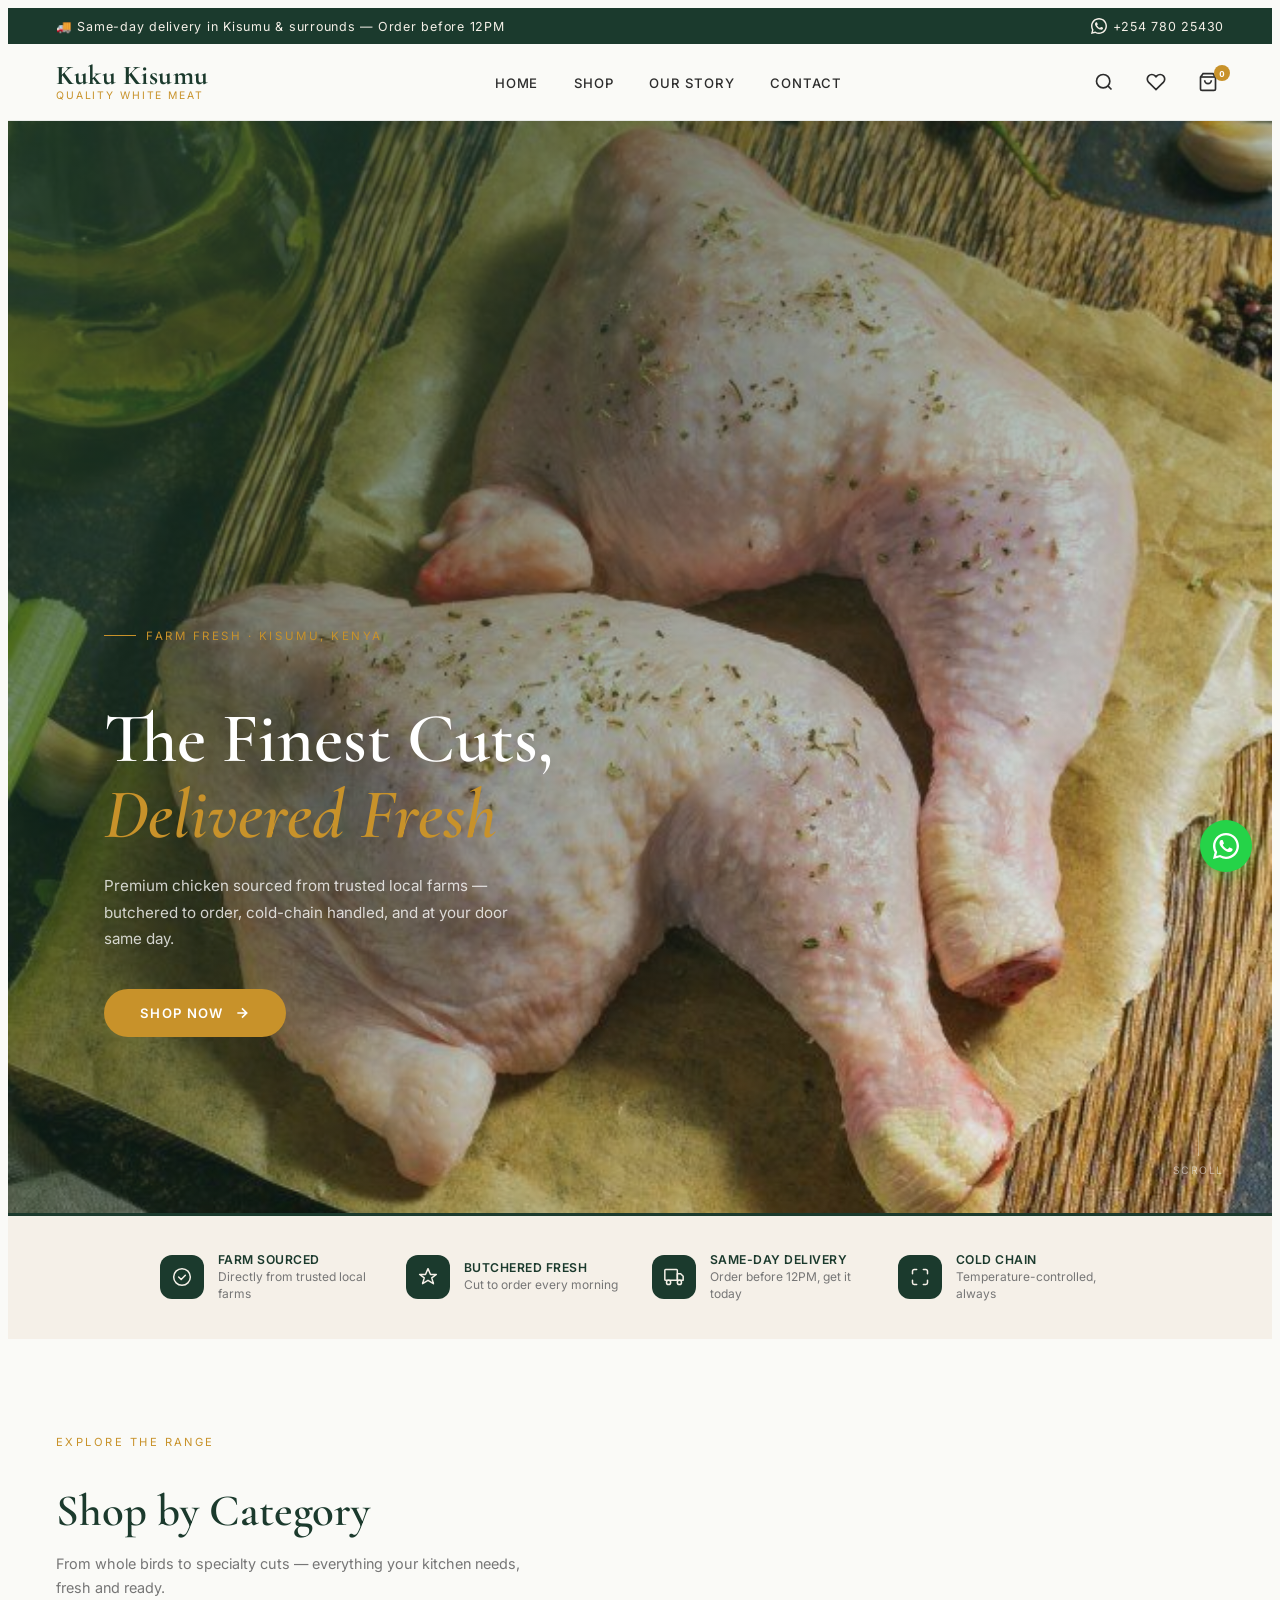
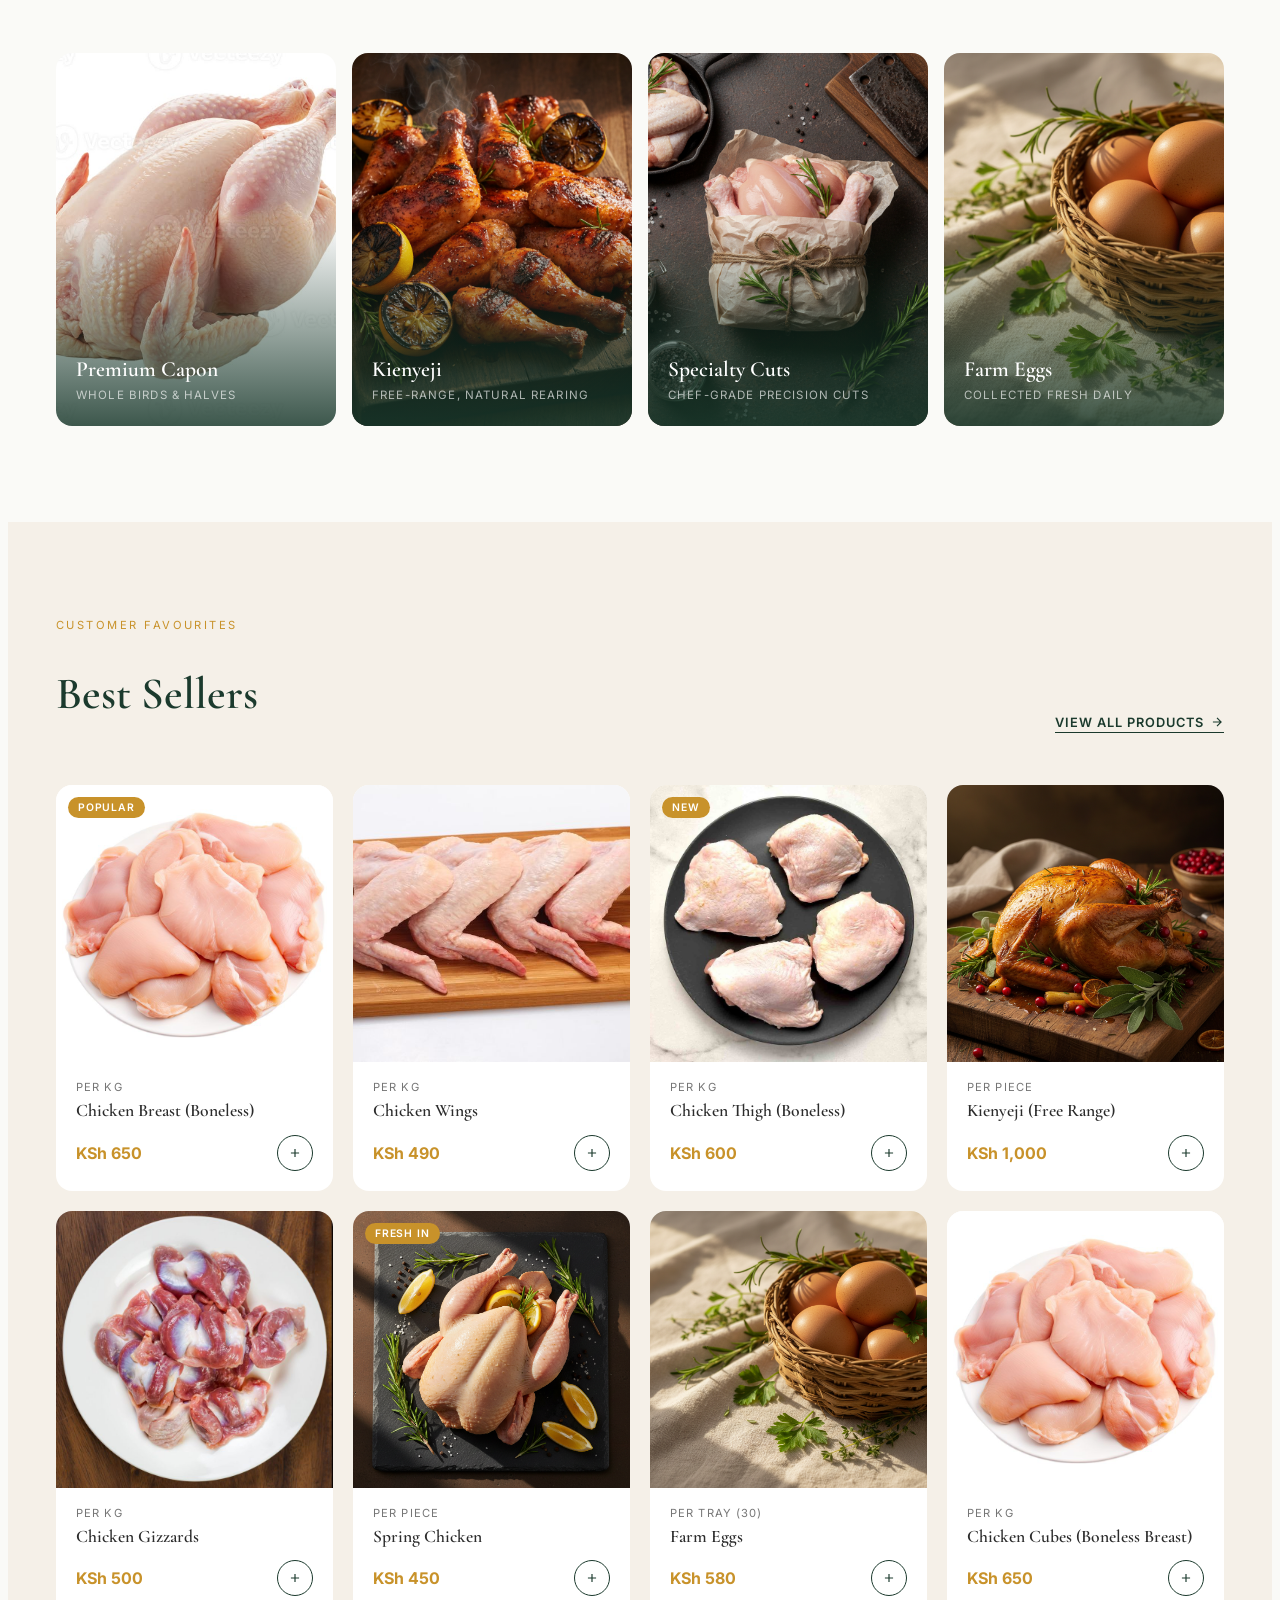
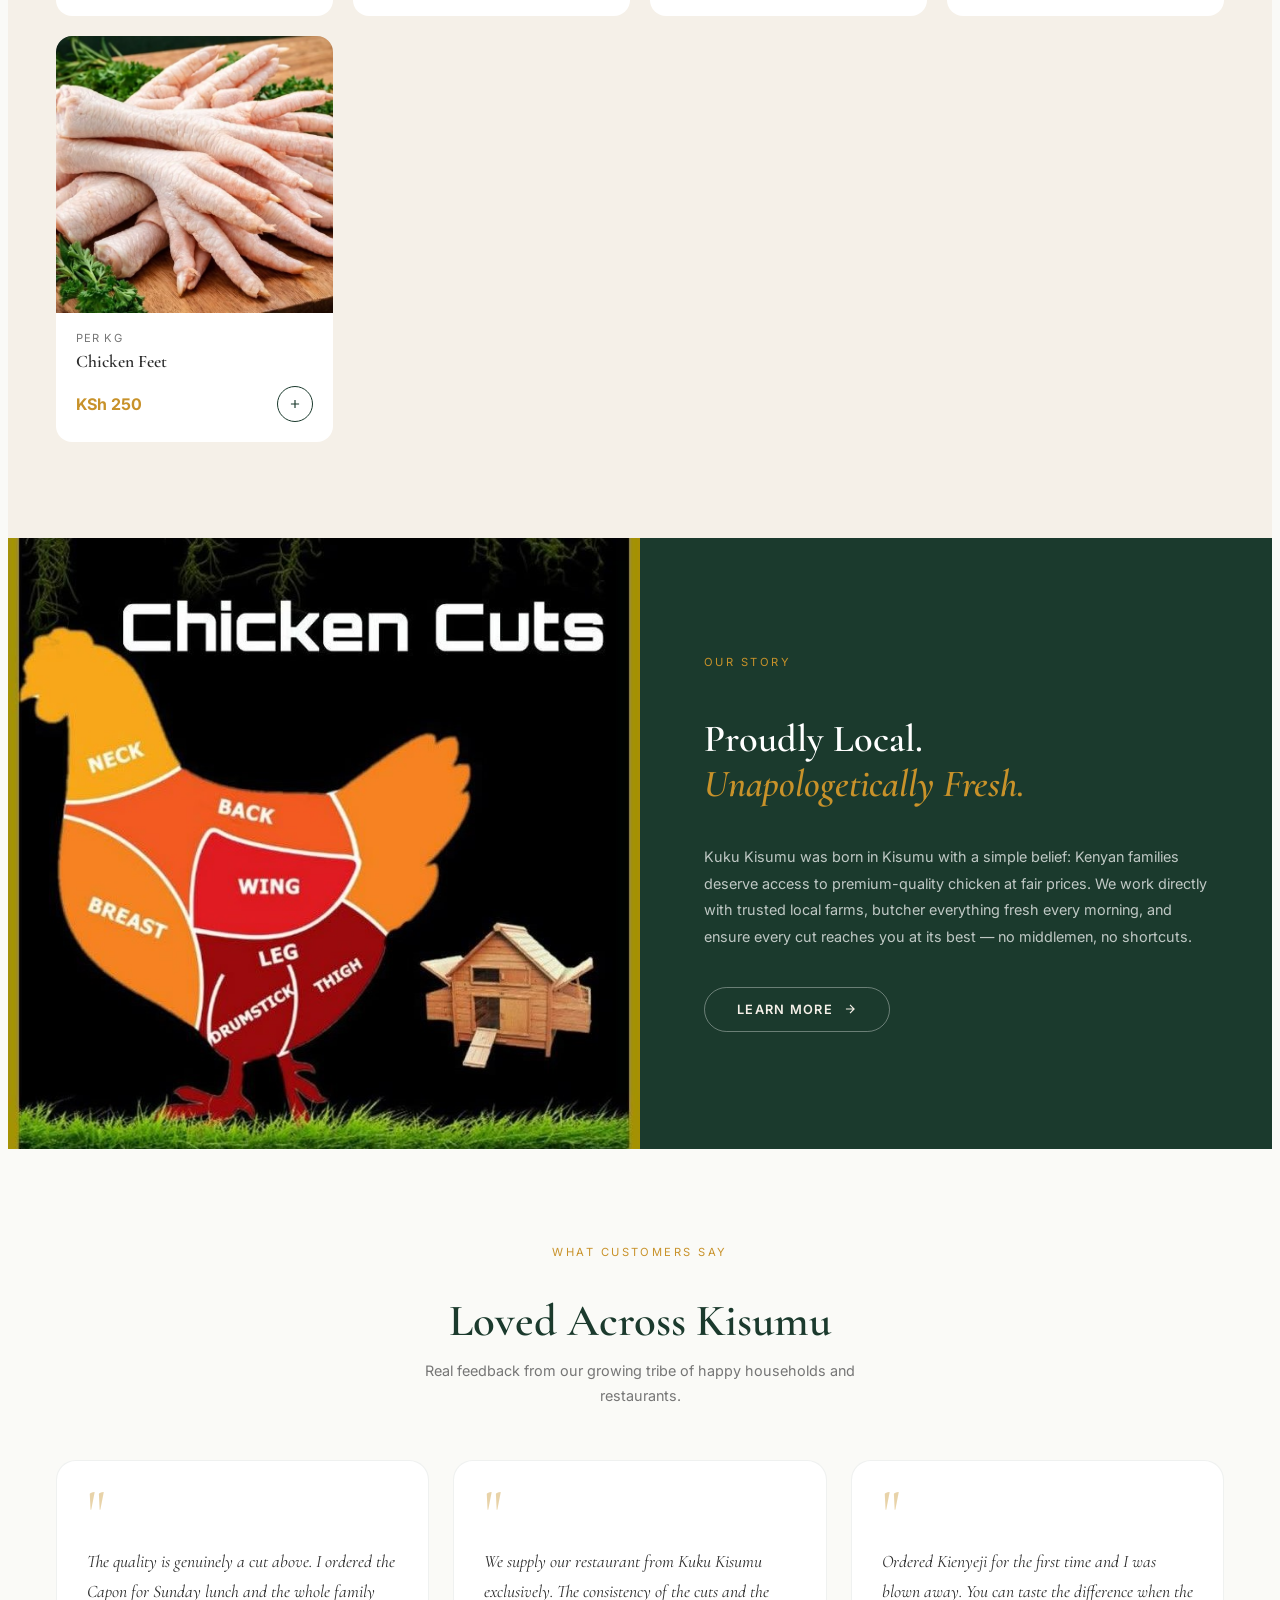
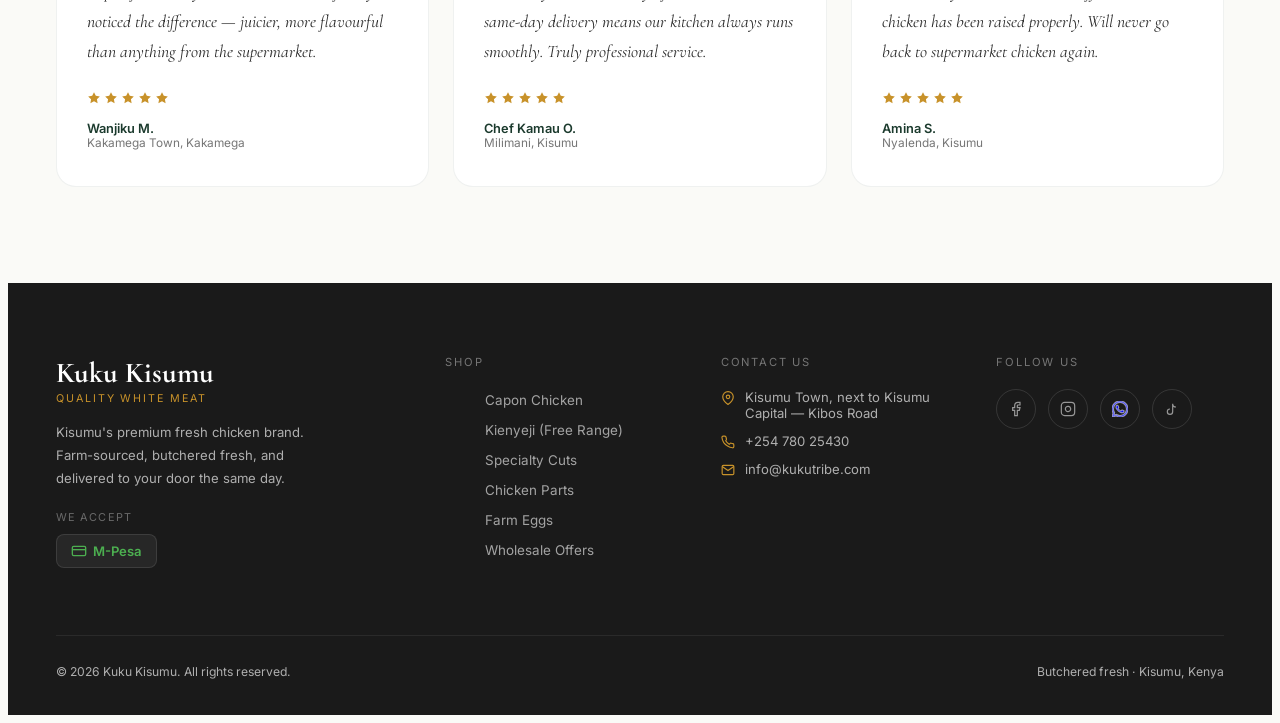
==== commit 427ec1b0: "initial commit" ====
--- a/kuku kisumu.html
+++ b/kuku kisumu.html
@@ -6,510 +6,8 @@
 <title>Kuku Kisumu — Quality White Meat</title>
 <link rel="preconnect" href="https://fonts.googleapis.com">
 <link href="https://fonts.googleapis.com/css2?family=Cormorant+Garamond:ital,wght@0,400;0,500;0,600;0,700;1,400;1,600&family=Inter:wght@300;400;500;600&display=swap" rel="stylesheet">
-<style>
-  *, *::before, *::after { box-sizing: border-box; margin: 0; padding: 0; }
-
-  :root {
-    --green:   #1B3A2D;
-    --green-light: #234d3b;
-    --cream:   #F5F0E8;
-    --ivory:   #FAFAF7;
-    --amber:   #C8922A;
-    --amber-dark: #A67520;
-    --charcoal:#2C2C2C;
-    --grey:    #767676;
-    --card-bg: #FFFFFF;
-    --footer:  #1A1A1A;
-  }
-
-  html { scroll-behavior: smooth; }
-
-  body {
-    font-family: 'Inter', sans-serif;
-    color: var(--charcoal);
-    background: var(--ivory);
-    overflow-x: hidden;
-  }
-
-  /* ── TOP BAR ──────────────────────────────── */
-  .topbar {
-    background: var(--green);
-    color: var(--cream);
-    font-size: 0.78rem;
-    letter-spacing: 0.06em;
-    padding: 10px 48px;
-    display: flex;
-    justify-content: space-between;
-    align-items: center;
-  }
-  .topbar a { color: var(--cream); text-decoration: none; display: flex; align-items: center; gap: 6px; }
-  .topbar a:hover { color: var(--amber); }
-  .topbar svg { width:16px; height:16px; fill:currentColor; }
-
-  /* ── NAVIGATION ───────────────────────────── */
-  nav {
-    background: var(--ivory);
-    padding: 0 48px;
-    display: flex;
-    align-items: center;
-    justify-content: space-between;
-    height: 76px;
-    position: sticky;
-    top: 0;
-    z-index: 100;
-    border-bottom: 1px solid rgba(27,58,45,0.08);
-    transition: box-shadow 0.3s;
-  }
-  nav.scrolled { box-shadow: 0 2px 24px rgba(0,0,0,0.08); }
-
-  .nav-logo {
-    display: flex;
-    flex-direction: column;
-    line-height: 1;
-  }
-  .nav-logo .brand { font-family: 'Cormorant Garamond', serif; font-size: 1.7rem; font-weight: 700; color: var(--green); letter-spacing: 0.02em; }
-  .nav-logo .tagline { font-size: 0.65rem; letter-spacing: 0.18em; text-transform: uppercase; color: var(--amber); margin-top: 2px; }
-
-  .nav-links { display: flex; gap: 36px; list-style: none; }
-  .nav-links a { font-size: 0.82rem; font-weight: 500; letter-spacing: 0.06em; text-transform: uppercase; color: var(--charcoal); text-decoration: none; transition: color 0.2s; position: relative; }
-  .nav-links a::after { content:''; position:absolute; bottom:-4px; left:0; width:0; height:1.5px; background:var(--amber); transition:width 0.25s; }
-  .nav-links a:hover { color: var(--green); }
-  .nav-links a:hover::after { width: 100%; }
-
-  .nav-actions { display: flex; align-items: center; gap: 20px; }
-  .nav-actions button { background: none; border: none; cursor: pointer; color: var(--charcoal); display: flex; align-items: center; transition: color 0.2s; }
-  .nav-actions button:hover { color: var(--green); }
-  .nav-actions svg { width: 20px; height: 20px; }
-  .cart-btn { position: relative; }
-  .cart-badge { position: absolute; top: -6px; right: -6px; background: var(--amber); color: #fff; font-size: 0.6rem; font-weight: 600; border-radius: 50%; width: 16px; height: 16px; display: flex; align-items: center; justify-content: center; }
-
-  /* ── HERO ─────────────────────────────────── */
-  .hero {
-    position: relative;
-    height: 100vh;
-    min-height: 600px;
-    background: var(--green);
-    overflow: hidden;
-    display: flex;
-    align-items: flex-end;
-  }
-
-  .hero-bg {
-    position: absolute; inset: 0;
-    background:
-      linear-gradient(135deg, rgba(27,58,45,0.82) 0%, rgba(27,58,45,0.3) 60%, transparent 100%),
-      url('chicken parts/chicken whole leg.jpg') center/cover no-repeat;
-    transform: scale(1.04);
-    transition: transform 8s ease-out;
-  }
-  .hero-bg.loaded { transform: scale(1); }
-
-  .hero-content {
-    position: relative;
-    z-index: 2;
-    padding: 0 48px 80px;
-    max-width: 620px;
-    animation: heroFadeUp 0.9s ease both 0.2s;
-  }
-
-  .hero-eyebrow {
-    font-size: 0.72rem;
-    letter-spacing: 0.22em;
-    text-transform: uppercase;
-    color: var(--amber);
-    margin-bottom: 16px;
-    display: flex;
-    align-items: center;
-    gap: 10px;
-  }
-  .hero-eyebrow::before { content:''; width:32px; height:1.5px; background:var(--amber); }
-
-  .hero h1 {
-    font-family: 'Cormorant Garamond', serif;
-    font-size: clamp(2.8rem, 5.5vw, 4.4rem);
-    font-weight: 600;
-    color: #fff;
-    line-height: 1.08;
-    margin-bottom: 20px;
-  }
-  .hero h1 em { font-style: italic; color: var(--amber); }
-
-  .hero-sub {
-    font-size: 0.95rem;
-    color: rgba(255,255,255,0.78);
-    line-height: 1.75;
-    margin-bottom: 36px;
-    max-width: 440px;
-  }
-
-  .btn-primary {
-    display: inline-flex;
-    align-items: center;
-    gap: 10px;
-    background: var(--amber);
-    color: #fff;
-    padding: 16px 36px;
-    border-radius: 100px;
-    font-size: 0.82rem;
-    font-weight: 600;
-    letter-spacing: 0.1em;
-    text-transform: uppercase;
-    text-decoration: none;
-    transition: background 0.25s, transform 0.2s;
-    border: none;
-    cursor: pointer;
-  }
-  .btn-primary:hover { background: var(--amber-dark); transform: translateY(-2px); }
-  .btn-primary svg { width:16px; height:16px; }
-
-  .hero-scroll {
-    position: absolute;
-    bottom: 36px;
-    right: 48px;
-    display: flex;
-    flex-direction: column;
-    align-items: center;
-    gap: 8px;
-    color: rgba(255,255,255,0.5);
-    font-size: 0.65rem;
-    letter-spacing: 0.15em;
-    text-transform: uppercase;
-    z-index: 2;
-  }
-  .scroll-line { width: 1px; height: 48px; background: linear-gradient(to bottom, transparent, rgba(255,255,255,0.4)); animation: scrollPulse 2s ease-in-out infinite; }
-
-  /* ── TRUST STRIP ──────────────────────────── */
-  .trust-strip {
-    background: var(--cream);
-    border-top: 3px solid var(--green);
-    padding: 36px 48px;
-  }
-  .trust-grid {
-    max-width: 960px;
-    margin: 0 auto;
-    display: grid;
-    grid-template-columns: repeat(4, 1fr);
-    gap: 24px;
-  }
-  .trust-item {
-    display: flex;
-    align-items: center;
-    gap: 14px;
-    opacity: 0;
-    transform: translateY(16px);
-    transition: opacity 0.5s ease, transform 0.5s ease;
-  }
-  .trust-item.visible { opacity: 1; transform: translateY(0); }
-  .trust-icon {
-    width: 44px; height: 44px;
-    background: var(--green);
-    border-radius: 12px;
-    display: flex; align-items: center; justify-content: center;
-    flex-shrink: 0;
-  }
-  .trust-icon svg { width: 20px; height: 20px; stroke: var(--cream); fill: none; stroke-width: 1.8; }
-  .trust-label { font-size: 0.76rem; font-weight: 600; letter-spacing: 0.04em; text-transform: uppercase; color: var(--green); margin-bottom: 2px; }
-  .trust-desc { font-size: 0.75rem; color: var(--grey); line-height: 1.4; }
-
-  /* ── SECTION SHARED ───────────────────────── */
-  section { padding: 96px 48px; }
-  .section-eyebrow { font-size: 0.7rem; letter-spacing: 0.22em; text-transform: uppercase; color: var(--amber); margin-bottom: 10px; }
-  .section-title {
-    font-family: 'Cormorant Garamond', serif;
-    font-size: clamp(2rem, 3.5vw, 2.9rem);
-    font-weight: 600;
-    color: var(--green);
-    line-height: 1.15;
-    margin-bottom: 12px;
-  }
-  .section-sub { font-size: 0.9rem; color: var(--grey); max-width: 480px; line-height: 1.7; }
-  .section-header { margin-bottom: 52px; }
-
-  /* ── CATEGORIES ───────────────────────────── */
-  .categories { background: var(--ivory); }
-  .cat-grid {
-    display: grid;
-    grid-template-columns: repeat(4, 1fr);
-    gap: 16px;
-  }
-  .cat-tile {
-    position: relative;
-    border-radius: 16px;
-    overflow: hidden;
-    aspect-ratio: 3/4;
-    cursor: pointer;
-    text-decoration: none;
-  }
-  .cat-tile img {
-    width: 100%; height: 100%;
-    object-fit: cover;
-    transition: transform 0.5s ease;
-  }
-  .cat-tile:hover img { transform: scale(1.06); }
-  .cat-tile-overlay {
-    position: absolute; inset: 0;
-    background: linear-gradient(to top, rgba(27,58,45,0.85) 0%, transparent 55%);
-    transition: background 0.3s;
-  }
-  .cat-tile:hover .cat-tile-overlay { background: linear-gradient(to top, rgba(27,58,45,0.92) 0%, rgba(27,58,45,0.15) 55%); }
-  .cat-tile-info {
-    position: absolute;
-    bottom: 0; left: 0; right: 0;
-    padding: 24px 20px;
-  }
-  .cat-tile-name { font-family: 'Cormorant Garamond', serif; font-size: 1.35rem; font-weight: 600; color: #fff; margin-bottom: 6px; }
-  .cat-tile-count { font-size: 0.72rem; letter-spacing: 0.1em; text-transform: uppercase; color: rgba(255,255,255,0.65); }
-  .cat-tile-arrow {
-    position: absolute;
-    top: 20px; right: 20px;
-    width: 36px; height: 36px;
-    border-radius: 50%;
-    background: rgba(255,255,255,0.15);
-    -webkit-backdrop-filter: blur(8px);
-    backdrop-filter: blur(8px);
-    display: flex; align-items: center; justify-content: center;
-    opacity: 0;
-    transform: translateY(4px);
-    transition: opacity 0.3s, transform 0.3s;
-  }
-  .cat-tile:hover .cat-tile-arrow { opacity: 1; transform: translateY(0); }
-  .cat-tile-arrow svg { width: 14px; height: 14px; stroke: #fff; fill: none; stroke-width: 2; }
-
-  /* ── PRODUCTS ─────────────────────────────── */
-  .products { background: var(--cream); }
-  .products-header { display: flex; justify-content: space-between; align-items: flex-end; margin-bottom: 52px; }
-  .view-all { font-size: 0.8rem; font-weight: 600; letter-spacing: 0.08em; text-transform: uppercase; color: var(--green); text-decoration: none; display: flex; align-items: center; gap: 6px; border-bottom: 1.5px solid var(--green); padding-bottom: 2px; transition: color 0.2s, border-color 0.2s; }
-  .view-all:hover { color: var(--amber); border-color: var(--amber); }
-  .view-all svg { width: 14px; height: 14px; stroke: currentColor; fill: none; stroke-width: 2; }
-
-  .product-grid {
-    display: grid;
-    grid-template-columns: repeat(4, 1fr);
-    gap: 20px;
-  }
-  .product-card {
-    background: var(--card-bg);
-    border-radius: 16px;
-    overflow: hidden;
-    transition: transform 0.28s ease, box-shadow 0.28s ease;
-    cursor: pointer;
-    opacity: 0;
-    transform: translateY(24px);
-    transition: opacity 0.5s ease, transform 0.5s ease, box-shadow 0.28s ease;
-  }
-  .product-card.visible { opacity: 1; transform: translateY(0); }
-  .product-card:hover { box-shadow: 0 16px 48px rgba(27,58,45,0.13); transform: translateY(-4px); }
-
-  .product-img {
-    width: 100%;
-    aspect-ratio: 1;
-    object-fit: cover;
-    background: #f0ede8;
-    display: block;
-    transition: transform 0.4s ease;
-  }
-  .product-card:hover .product-img { transform: scale(1.04); }
-  .product-img-wrap { overflow: hidden; position: relative; }
-
-  .product-badge {
-    position: absolute;
-    top: 12px; left: 12px;
-    background: var(--amber);
-    color: #fff;
-    font-size: 0.65rem;
-    font-weight: 600;
-    letter-spacing: 0.08em;
-    text-transform: uppercase;
-    padding: 4px 10px;
-    border-radius: 100px;
-  }
-
-  .product-body { padding: 18px 20px 20px; }
-  .product-unit { font-size: 0.7rem; text-transform: uppercase; letter-spacing: 0.1em; color: var(--grey); margin-bottom: 6px; }
-  .product-name { font-family: 'Cormorant Garamond', serif; font-size: 1.1rem; font-weight: 600; color: var(--charcoal); margin-bottom: 12px; line-height: 1.3; }
-  .product-footer { display: flex; align-items: center; justify-content: space-between; }
-  .product-price { font-size: 1rem; font-weight: 700; color: var(--amber); }
-  .add-to-cart {
-    width: 36px; height: 36px;
-    border-radius: 50%;
-    border: 1.5px solid var(--green);
-    background: none;
-    cursor: pointer;
-    display: flex; align-items: center; justify-content: center;
-    transition: background 0.2s, border-color 0.2s;
-  }
-  .add-to-cart svg { width: 14px; height: 14px; stroke: var(--green); fill: none; stroke-width: 2; transition: stroke 0.2s; }
-  .add-to-cart:hover { background: var(--green); border-color: var(--green); }
-  .add-to-cart:hover svg { stroke: #fff; }
-
-  /* ── STORY STRIP ──────────────────────────── */
-  .story {
-    background: var(--green);
-    padding: 0;
-    display: grid;
-    grid-template-columns: 1fr 1fr;
-    min-height: 560px;
-  }
-  .story-img {
-    width: 100%; height: 100%;
-    object-fit: cover;
-    min-height: 480px;
-    display: block;
-  }
-  .story-content {
-    padding: 80px 64px;
-    display: flex;
-    flex-direction: column;
-    justify-content: center;
-  }
-  .story-eyebrow { font-size: 0.7rem; letter-spacing: 0.22em; text-transform: uppercase; color: var(--amber); margin-bottom: 16px; }
-  .story h2 { font-family: 'Cormorant Garamond', serif; font-size: clamp(2rem, 3vw, 2.7rem); font-weight: 600; color: #fff; line-height: 1.18; margin-bottom: 22px; }
-  .story h2 em { font-style: italic; color: var(--amber); }
-  .story p { font-size: 0.9rem; color: rgba(255,255,255,0.72); line-height: 1.85; margin-bottom: 36px; }
-  .btn-outline {
-    display: inline-flex;
-    align-items: center;
-    gap: 10px;
-    color: var(--cream);
-    border: 1.5px solid rgba(255,255,255,0.35);
-    padding: 14px 32px;
-    border-radius: 100px;
-    font-size: 0.8rem;
-    font-weight: 600;
-    letter-spacing: 0.1em;
-    text-transform: uppercase;
-    text-decoration: none;
-    transition: border-color 0.25s, background 0.25s;
-    align-self: flex-start;
-  }
-  .btn-outline:hover { border-color: var(--amber); background: rgba(200,146,42,0.12); }
-  .btn-outline svg { width: 14px; height: 14px; stroke: currentColor; fill: none; stroke-width: 2; }
-
-  /* ── TESTIMONIALS ─────────────────────────── */
-  .testimonials { background: var(--ivory); text-align: center; }
-  .testimonials .section-header { text-align: center; }
-  .testimonials .section-sub { margin: 0 auto; }
-  .testi-grid { display: grid; grid-template-columns: repeat(3, 1fr); gap: 24px; }
-  .testi-card {
-    background: var(--card-bg);
-    border-radius: 20px;
-    padding: 36px 30px;
-    text-align: left;
-    border: 1px solid rgba(27,58,45,0.07);
-    position: relative;
-    opacity: 0;
-    transform: translateY(20px);
-    transition: opacity 0.5s ease, transform 0.5s ease;
-  }
-  .testi-card.visible { opacity: 1; transform: translateY(0); }
-  .testi-quote-mark {
-    font-family: 'Cormorant Garamond', serif;
-    font-size: 4rem;
-    color: var(--amber);
-    line-height: 0.5;
-    margin-bottom: 16px;
-    opacity: 0.4;
-  }
-  .testi-text { font-family: 'Cormorant Garamond', serif; font-size: 1.1rem; font-style: italic; color: var(--charcoal); line-height: 1.7; margin-bottom: 24px; }
-  .testi-stars { display: flex; gap: 3px; margin-bottom: 16px; }
-  .testi-stars svg { width: 14px; height: 14px; fill: var(--amber); }
-  .testi-author { font-size: 0.8rem; font-weight: 600; color: var(--green); }
-  .testi-location { font-size: 0.74rem; color: var(--grey); }
-
-  /* ── FOOTER ───────────────────────────────── */
-  footer {
-    background: var(--footer);
-    color: rgba(255,255,255,0.65);
-    padding: 72px 48px 36px;
-  }
-  .footer-grid {
-    display: grid;
-    grid-template-columns: 1.5fr 1fr 1fr 1fr;
-    gap: 48px;
-    margin-bottom: 60px;
-  }
-  .footer-brand .brand { font-family: 'Cormorant Garamond', serif; font-size: 1.8rem; font-weight: 700; color: #fff; }
-  .footer-brand .tagline { font-size: 0.67rem; letter-spacing: 0.18em; text-transform: uppercase; color: var(--amber); margin-top: 2px; margin-bottom: 16px; }
-  .footer-brand p { font-size: 0.82rem; line-height: 1.75; max-width: 260px; }
-  .footer-title { font-size: 0.7rem; letter-spacing: 0.16em; text-transform: uppercase; color: rgba(255,255,255,0.4); margin-bottom: 20px; }
-  .footer-links { list-style: none; display: flex; flex-direction: column; gap: 10px; }
-  .footer-links a { font-size: 0.84rem; color: rgba(255,255,255,0.6); text-decoration: none; transition: color 0.2s; }
-  .footer-links a:hover { color: var(--amber); }
-  .footer-contact { display: flex; flex-direction: column; gap: 12px; }
-  .footer-contact-item { display: flex; align-items: flex-start; gap: 10px; font-size: 0.82rem; }
-  .footer-contact-item svg { width: 14px; height: 14px; stroke: var(--amber); fill: none; stroke-width: 2; flex-shrink: 0; margin-top: 2px; }
-  .payment-wrap { margin-top: 20px; }
-  .payment-label { font-size: 0.68rem; letter-spacing: 0.1em; text-transform: uppercase; color: rgba(255,255,255,0.35); margin-bottom: 10px; }
-  .mpesa-badge {
-    display: inline-flex;
-    align-items: center;
-    gap: 6px;
-    background: rgba(255,255,255,0.06);
-    border: 1px solid rgba(255,255,255,0.1);
-    border-radius: 8px;
-    padding: 8px 14px;
-    font-size: 0.82rem;
-    font-weight: 600;
-    color: #4CAF50;
-  }
-  .social-icons { display: flex; gap: 12px; margin-top: 4px; }
-  .social-icon { width: 38px; height: 38px; border-radius: 50%; border: 1px solid rgba(255,255,255,0.12); display: flex; align-items: center; justify-content: center; transition: border-color 0.2s, background 0.2s; text-decoration: none; }
-  .social-icon svg { width: 16px; height: 16px; stroke: rgba(255,255,255,0.55); fill: none; stroke-width: 1.8; }
-  .social-icon:hover { border-color: var(--amber); background: rgba(200,146,42,0.1); }
-  .social-icon:hover svg { stroke: var(--amber); }
-  .footer-bottom {
-    border-top: 1px solid rgba(255,255,255,0.07);
-    padding-top: 28px;
-    display: flex;
-    justify-content: space-between;
-    align-items: center;
-    font-size: 0.76rem;
-  }
-
-  /* ── WHATSAPP FLOAT ───────────────────────── */
-  .wa-float {
-    position: fixed;
-    bottom: 28px; right: 28px;
-    width: 52px; height: 52px;
-    background: #25d348;
-    border-radius: 50%;
-    display: flex; align-items: center; justify-content: center;
-    box-shadow: 0 4px 20px rgba(37, 211, 49, 0.4);
-    z-index: 200;
-    text-decoration: none;
-    transition: transform 0.2s, box-shadow 0.2s;
-  }
-  .wa-float:hover { transform: scale(1.1); box-shadow: 0 6px 28px rgba(37,211,102,0.55); }
-  .wa-float svg { width: 26px; height: 26px; fill: #fff; }
-
-  /* ── ANIMATIONS ───────────────────────────── */
-  @keyframes heroFadeUp { from { opacity:0; transform: translateY(28px); } to { opacity:1; transform: translateY(0); } }
-  @keyframes scrollPulse { 0%,100% { opacity:0.4; } 50% { opacity:1; } }
-
-  /* ── RESPONSIVE ───────────────────────────── */
-  @media (max-width: 1024px) {
-    .cat-grid { grid-template-columns: repeat(2, 1fr); }
-    .product-grid { grid-template-columns: repeat(2, 1fr); }
-    .footer-grid { grid-template-columns: 1fr 1fr; gap: 36px; }
-  }
-  @media (max-width: 768px) {
-    .topbar { padding: 10px 20px; }
-    nav { padding: 0 20px; height: 64px; }
-    .nav-links { display: none; }
-    section { padding: 72px 20px; }
-    .hero-content { padding: 0 20px 64px; }
-    .trust-grid { grid-template-columns: repeat(2, 1fr); }
-    .cat-grid { grid-template-columns: repeat(2, 1fr); gap: 10px; }
-    .product-grid { grid-template-columns: repeat(2, 1fr); gap: 12px; }
-    .story { grid-template-columns: 1fr; }
-    .story-img { min-height: 300px; max-height: 340px; }
-    .story-content { padding: 52px 28px; }
-    .testi-grid { grid-template-columns: 1fr; }
-    .footer-grid { grid-template-columns: 1fr; gap: 32px; }
-    .footer-bottom { flex-direction: column; gap: 12px; text-align: center; }
-  }
-</style>
-<base target="_blank">
+<link rel="stylesheet" href="style.css">
+
 </head>
 <body>
 
@@ -605,7 +103,7 @@
   </div>
   <div class="cat-grid">
     <a class="cat-tile" href="#">
-      <img src="chicken parts/whole chicken.jpg" alt="Capon Chicken" loading="lazy">
+      <img src="image/chicken parts/whole chicken.jpg" alt="Capon Chicken" loading="lazy">
       <div class="cat-tile-overlay"></div>
       <div class="cat-tile-info">
         <div class="cat-tile-name">Premium Capon</div>
@@ -614,7 +112,7 @@
       <div class="cat-tile-arrow"><svg viewBox="0 0 24 24"><path d="M7 17L17 7M7 7h10v10"/></svg></div>
     </a>
     <a class="cat-tile" href="#">
-      <img src="chicken parts/tribegrill pack.png" alt="Kienyeji Chicken" loading="lazy">
+      <img src="image/chicken parts/tribegrill pack.png" alt="Kienyeji Chicken" loading="lazy">
       <div class="cat-tile-overlay"></div>
       <div class="cat-tile-info">
         <div class="cat-tile-name">Kienyeji</div>
@@ -623,7 +121,7 @@
       <div class="cat-tile-arrow"><svg viewBox="0 0 24 24"><path d="M7 17L17 7M7 7h10v10"/></svg></div>
     </a>
     <a class="cat-tile" href="#">
-      <img src="chicken parts/chefs special.png" alt="Specialty Cuts" loading="lazy">
+      <img src="image/chicken parts/chefs special.png" alt="Specialty Cuts" loading="lazy">
       <div class="cat-tile-overlay"></div>
       <div class="cat-tile-info">
         <div class="cat-tile-name">Specialty Cuts</div>
@@ -632,7 +130,7 @@
       <div class="cat-tile-arrow"><svg viewBox="0 0 24 24"><path d="M7 17L17 7M7 7h10v10"/></svg></div>
     </a>
     <a class="cat-tile" href="#">
-      <img src="chicken parts/chicken eggs.png" alt="Farm Eggs" loading="lazy">
+      <img src="image/chicken parts/chicken eggs.png" alt="Farm Eggs" loading="lazy">
       <div class="cat-tile-overlay"></div>
       <div class="cat-tile-info">
         <div class="cat-tile-name">Farm Eggs</div>
@@ -656,7 +154,7 @@
 
     <div class="product-card">
       <div class="product-img-wrap">
-        <img class="product-img" src="chicken parts/chicken fillets.jpg" alt="Chicken Breast">
+        <img class="product-img" src="image/chicken parts/chicken fillets.jpg" alt="Chicken Breast">
         <span class="product-badge">Popular</span>
       </div>
       <div class="product-body">
@@ -673,7 +171,7 @@
 
     <div class="product-card">
       <div class="product-img-wrap">
-        <img class="product-img" src="chicken parts/chicken wings.jpg" alt="Chicken Wings">
+        <img class="product-img" src="image/chicken parts/chicken wings.jpg" alt="Chicken Wings">
       </div>
       <div class="product-body">
         <div class="product-unit">Per KG</div>
@@ -689,7 +187,7 @@
 
     <div class="product-card">
       <div class="product-img-wrap">
-        <img class="product-img" src="chicken parts/chicken thighs.jpg" alt="Chicken Thigh">
+        <img class="product-img" src="image/chicken parts/chicken thighs.jpg" alt="Chicken Thigh">
         <span class="product-badge">New</span>
       </div>
       <div class="product-body">
@@ -706,7 +204,7 @@
 
     <div class="product-card">
       <div class="product-img-wrap">
-        <img class="product-img" src="chicken parts/whole turkey.png" alt="Kienyeji Chicken">
+        <img class="product-img" src="image/chicken parts/whole turkey.png" alt="Kienyeji Chicken">
       </div>
       <div class="product-body">
         <div class="product-unit">Per Piece</div>
@@ -722,7 +220,7 @@
 
     <div class="product-card">
       <div class="product-img-wrap">
-        <img class="product-img" src="chicken parts/chicken gizzard.jpg" alt="Chicken Gizzards">
+        <img class="product-img" src="image/chicken parts/chicken gizzard.jpg" alt="Chicken Gizzards">
       </div>
       <div class="product-body">
         <div class="product-unit">Per KG</div>
@@ -738,7 +236,7 @@
 
     <div class="product-card">
       <div class="product-img-wrap">
-        <img class="product-img" src="chicken parts/chicken whole.png" alt="Spring Chicken">
+        <img class="product-img" src="image/chicken parts/chicken whole.png" alt="Spring Chicken">
         <span class="product-badge">Fresh In</span>
       </div>
       <div class="product-body">
@@ -755,7 +253,7 @@
 
     <div class="product-card">
       <div class="product-img-wrap">
-        <img class="product-img" src="chicken parts/chicken eggs.png" alt="Farm Eggs">
+        <img class="product-img" src="image/chicken parts/chicken eggs.png" alt="Farm Eggs">
       </div>
       <div class="product-body">
         <div class="product-unit">Per Tray (30)</div>
@@ -771,7 +269,7 @@
 
     <div class="product-card">
       <div class="product-img-wrap">
-        <img class="product-img" src="chicken parts/chicken fillets.jpg" alt="Chicken Cubes">
+        <img class="product-img" src="image/chicken parts/chicken fillets.jpg" alt="Chicken Cubes">
       </div>
       <div class="product-body">
         <div class="product-unit">Per KG</div>
@@ -787,7 +285,7 @@
 
 <div class="product-card">
       <div class="product-img-wrap">
-        <img class="product-img" src="chicken parts/chicken feet..jpg" alt="Chicken Feet">
+        <img class="product-img" src="image/chicken parts/chicken feet..jpg" alt="Chicken Feet">
       </div>
       <div class="product-body">
         <div class="product-unit">Per KG</div>
@@ -805,7 +303,7 @@
 
 <!-- STORY -->
 <div class="story">
-  <img class="story-img" src="chicken parts/chicken parts.jpg" alt="Kuku Kisumu Farm">
+  <img class="story-img" src="image/chicken parts/chicken parts.jpg" alt="Kuku Kisumu Farm">
   <div class="story-content">
     <div class="story-eyebrow">Our Story</div>
     <h2>Proudly Local.<br><em>Unapologetically Fresh.</em></h2>
--- a/style.css
+++ b/style.css
@@ -0,0 +1,507 @@
+<style>
+<head>
+<Body>
+ , *::before, *::after { box-sizing: border-box; margin: 0; padding: 0; }
+
+  :root {
+    --green:   #1B3A2D;
+    --green-light: #234d3b;
+    --cream:   #F5F0E8;
+    --ivory:   #FAFAF7;
+    --amber:   #C8922A;
+    --amber-dark: #A67520;
+    --charcoal:#2C2C2C;
+    --grey:    #767676;
+    --card-bg: #FFFFFF;
+    --footer:  #1A1A1A;
+  }
+
+  html { scroll-behavior: smooth; }
+
+  body {
+    font-family: 'Inter', sans-serif;
+    color: var(--charcoal);
+    background: var(--ivory);
+    overflow-x: hidden;
+  }
+
+  /* ── TOP BAR ──────────────────────────────── */
+  .topbar {
+    background: var(--green);
+    color: var(--cream);
+    font-size: 0.78rem;
+    letter-spacing: 0.06em;
+    padding: 10px 48px;
+    display: flex;
+    justify-content: space-between;
+    align-items: center;
+  }
+  .topbar a { color: var(--cream); text-decoration: none; display: flex; align-items: center; gap: 6px; }
+  .topbar a:hover { color: var(--amber); }
+  .topbar svg { width:16px; height:16px; fill:currentColor; }
+
+  /* ── NAVIGATION ───────────────────────────── */
+  nav {
+    background: var(--ivory);
+    padding: 0 48px;
+    display: flex;
+    align-items: center;
+    justify-content: space-between;
+    height: 76px;
+    position: sticky;
+    top: 0;
+    z-index: 100;
+    border-bottom: 1px solid rgba(27,58,45,0.08);
+    transition: box-shadow 0.3s;
+  }
+  nav.scrolled { box-shadow: 0 2px 24px rgba(0,0,0,0.08); }
+
+  .nav-logo {
+    display: flex;
+    flex-direction: column;
+    line-height: 1;
+  }
+  .nav-logo .brand { font-family: 'Cormorant Garamond', serif; font-size: 1.7rem; font-weight: 700; color: var(--green); letter-spacing: 0.02em; }
+  .nav-logo .tagline { font-size: 0.65rem; letter-spacing: 0.18em; text-transform: uppercase; color: var(--amber); margin-top: 2px; }
+
+  .nav-links { display: flex; gap: 36px; list-style: none; }
+  .nav-links a { font-size: 0.82rem; font-weight: 500; letter-spacing: 0.06em; text-transform: uppercase; color: var(--charcoal); text-decoration: none; transition: color 0.2s; position: relative; }
+  .nav-links a::after { content:''; position:absolute; bottom:-4px; left:0; width:0; height:1.5px; background:var(--amber); transition:width 0.25s; }
+  .nav-links a:hover { color: var(--green); }
+  .nav-links a:hover::after { width: 100%; }
+
+  .nav-actions { display: flex; align-items: center; gap: 20px; }
+  .nav-actions button { background: none; border: none; cursor: pointer; color: var(--charcoal); display: flex; align-items: center; transition: color 0.2s; }
+  .nav-actions button:hover { color: var(--green); }
+  .nav-actions svg { width: 20px; height: 20px; }
+  .cart-btn { position: relative; }
+  .cart-badge { position: absolute; top: -6px; right: -6px; background: var(--amber); color: #fff; font-size: 0.6rem; font-weight: 600; border-radius: 50%; width: 16px; height: 16px; display: flex; align-items: center; justify-content: center; }
+
+  /* ── HERO ─────────────────────────────────── */
+  .hero {
+    position: relative;
+    height: 100vh;
+    min-height: 600px;
+    background: var(--green);
+    overflow: hidden;
+    display: flex;
+    align-items: flex-end;
+  }
+
+  .hero-bg {
+    position: absolute; inset: 0;
+    background:
+      linear-gradient(135deg, rgba(27,58,45,0.82) 0%, rgba(27,58,45,0.3) 60%, transparent 100%),
+      url('image/chicken parts/chicken whole leg.jpg') center/cover no-repeat;
+    transform: scale(1.04);
+    transition: transform 8s ease-out;
+  }
+  .hero-bg.loaded { transform: scale(1); }
+
+  .hero-content {
+    position: relative;
+    z-index: 2;
+    padding: 0 48px 80px;
+    max-width: 620px;
+    animation: heroFadeUp 0.9s ease both 0.2s;
+  }
+
+  .hero-eyebrow {
+    font-size: 0.72rem;
+    letter-spacing: 0.22em;
+    text-transform: uppercase;
+    color: var(--amber);
+    margin-bottom: 16px;
+    display: flex;
+    align-items: center;
+    gap: 10px;
+  }
+  .hero-eyebrow::before { content:''; width:32px; height:1.5px; background:var(--amber); }
+
+  .hero h1 {
+    font-family: 'Cormorant Garamond', serif;
+    font-size: clamp(2.8rem, 5.5vw, 4.4rem);
+    font-weight: 600;
+    color: #fff;
+    line-height: 1.08;
+    margin-bottom: 20px;
+  }
+  .hero h1 em { font-style: italic; color: var(--amber); }
+
+  .hero-sub {
+    font-size: 0.95rem;
+    color: rgba(255,255,255,0.78);
+    line-height: 1.75;
+    margin-bottom: 36px;
+    max-width: 440px;
+  }
+
+  .btn-primary {
+    display: inline-flex;
+    align-items: center;
+    gap: 10px;
+    background: var(--amber);
+    color: #fff;
+    padding: 16px 36px;
+    border-radius: 100px;
+    font-size: 0.82rem;
+    font-weight: 600;
+    letter-spacing: 0.1em;
+    text-transform: uppercase;
+    text-decoration: none;
+    transition: background 0.25s, transform 0.2s;
+    border: none;
+    cursor: pointer;
+  }
+  .btn-primary:hover { background: var(--amber-dark); transform: translateY(-2px); }
+  .btn-primary svg { width:16px; height:16px; }
+
+  .hero-scroll {
+    position: absolute;
+    bottom: 36px;
+    right: 48px;
+    display: flex;
+    flex-direction: column;
+    align-items: center;
+    gap: 8px;
+    color: rgba(255,255,255,0.5);
+    font-size: 0.65rem;
+    letter-spacing: 0.15em;
+    text-transform: uppercase;
+    z-index: 2;
+  }
+  .scroll-line { width: 1px; height: 48px; background: linear-gradient(to bottom, transparent, rgba(255,255,255,0.4)); animation: scrollPulse 2s ease-in-out infinite; }
+
+  /* ── TRUST STRIP ──────────────────────────── */
+  .trust-strip {
+    background: var(--cream);
+    border-top: 3px solid var(--green);
+    padding: 36px 48px;
+  }
+  .trust-grid {
+    max-width: 960px;
+    margin: 0 auto;
+    display: grid;
+    grid-template-columns: repeat(4, 1fr);
+    gap: 24px;
+  }
+  .trust-item {
+    display: flex;
+    align-items: center;
+    gap: 14px;
+    opacity: 0;
+    transform: translateY(16px);
+    transition: opacity 0.5s ease, transform 0.5s ease;
+  }
+  .trust-item.visible { opacity: 1; transform: translateY(0); }
+  .trust-icon {
+    width: 44px; height: 44px;
+    background: var(--green);
+    border-radius: 12px;
+    display: flex; align-items: center; justify-content: center;
+    flex-shrink: 0;
+  }
+  .trust-icon svg { width: 20px; height: 20px; stroke: var(--cream); fill: none; stroke-width: 1.8; }
+  .trust-label { font-size: 0.76rem; font-weight: 600; letter-spacing: 0.04em; text-transform: uppercase; color: var(--green); margin-bottom: 2px; }
+  .trust-desc { font-size: 0.75rem; color: var(--grey); line-height: 1.4; }
+
+  /* ── SECTION SHARED ───────────────────────── */
+  section { padding: 96px 48px; }
+  .section-eyebrow { font-size: 0.7rem; letter-spacing: 0.22em; text-transform: uppercase; color: var(--amber); margin-bottom: 10px; }
+  .section-title {
+    font-family: 'Cormorant Garamond', serif;
+    font-size: clamp(2rem, 3.5vw, 2.9rem);
+    font-weight: 600;
+    color: var(--green);
+    line-height: 1.15;
+    margin-bottom: 12px;
+  }
+  .section-sub { font-size: 0.9rem; color: var(--grey); max-width: 480px; line-height: 1.7; }
+  .section-header { margin-bottom: 52px; }
+
+  /* ── CATEGORIES ───────────────────────────── */
+  .categories { background: var(--ivory); }
+  .cat-grid {
+    display: grid;
+    grid-template-columns: repeat(4, 1fr);
+    gap: 16px;
+  }
+  .cat-tile {
+    position: relative;
+    border-radius: 16px;
+    overflow: hidden;
+    aspect-ratio: 3/4;
+    cursor: pointer;
+    text-decoration: none;
+  }
+  .cat-tile img {
+    width: 100%; height: 100%;
+    object-fit: cover;
+    transition: transform 0.5s ease;
+  }
+  .cat-tile:hover img { transform: scale(1.06); }
+  .cat-tile-overlay {
+    position: absolute; inset: 0;
+    background: linear-gradient(to top, rgba(27,58,45,0.85) 0%, transparent 55%);
+    transition: background 0.3s;
+  }
+  .cat-tile:hover .cat-tile-overlay { background: linear-gradient(to top, rgba(27,58,45,0.92) 0%, rgba(27,58,45,0.15) 55%); }
+  .cat-tile-info {
+    position: absolute;
+    bottom: 0; left: 0; right: 0;
+    padding: 24px 20px;
+  }
+  .cat-tile-name { font-family: 'Cormorant Garamond', serif; font-size: 1.35rem; font-weight: 600; color: #fff; margin-bottom: 6px; }
+  .cat-tile-count { font-size: 0.72rem; letter-spacing: 0.1em; text-transform: uppercase; color: rgba(255,255,255,0.65); }
+  .cat-tile-arrow {
+    position: absolute;
+    top: 20px; right: 20px;
+    width: 36px; height: 36px;
+    border-radius: 50%;
+    background: rgba(255,255,255,0.15);
+    -webkit-backdrop-filter: blur(8px);
+    backdrop-filter: blur(8px);
+    display: flex; align-items: center; justify-content: center;
+    opacity: 0;
+    transform: translateY(4px);
+    transition: opacity 0.3s, transform 0.3s;
+  }
+  .cat-tile:hover .cat-tile-arrow { opacity: 1; transform: translateY(0); }
+  .cat-tile-arrow svg { width: 14px; height: 14px; stroke: #fff; fill: none; stroke-width: 2; }
+
+  /* ── PRODUCTS ─────────────────────────────── */
+  .products { background: var(--cream); }
+  .products-header { display: flex; justify-content: space-between; align-items: flex-end; margin-bottom: 52px; }
+  .view-all { font-size: 0.8rem; font-weight: 600; letter-spacing: 0.08em; text-transform: uppercase; color: var(--green); text-decoration: none; display: flex; align-items: center; gap: 6px; border-bottom: 1.5px solid var(--green); padding-bottom: 2px; transition: color 0.2s, border-color 0.2s; }
+  .view-all:hover { color: var(--amber); border-color: var(--amber); }
+  .view-all svg { width: 14px; height: 14px; stroke: currentColor; fill: none; stroke-width: 2; }
+
+  .product-grid {
+    display: grid;
+    grid-template-columns: repeat(4, 1fr);
+    gap: 20px;
+  }
+  .product-card {
+    background: var(--card-bg);
+    border-radius: 16px;
+    overflow: hidden;
+    transition: transform 0.28s ease, box-shadow 0.28s ease;
+    cursor: pointer;
+    opacity: 0;
+    transform: translateY(24px);
+    transition: opacity 0.5s ease, transform 0.5s ease, box-shadow 0.28s ease;
+  }
+  .product-card.visible { opacity: 1; transform: translateY(0); }
+  .product-card:hover { box-shadow: 0 16px 48px rgba(27,58,45,0.13); transform: translateY(-4px); }
+
+  .product-img {
+    width: 100%;
+    aspect-ratio: 1;
+    object-fit: cover;
+    background: #f0ede8;
+    display: block;
+    transition: transform 0.4s ease;
+  }
+  .product-card:hover .product-img { transform: scale(1.04); }
+  .product-img-wrap { overflow: hidden; position: relative; }
+
+  .product-badge {
+    position: absolute;
+    top: 12px; left: 12px;
+    background: var(--amber);
+    color: #fff;
+    font-size: 0.65rem;
+    font-weight: 600;
+    letter-spacing: 0.08em;
+    text-transform: uppercase;
+    padding: 4px 10px;
+    border-radius: 100px;
+  }
+
+  .product-body { padding: 18px 20px 20px; }
+  .product-unit { font-size: 0.7rem; text-transform: uppercase; letter-spacing: 0.1em; color: var(--grey); margin-bottom: 6px; }
+  .product-name { font-family: 'Cormorant Garamond', serif; font-size: 1.1rem; font-weight: 600; color: var(--charcoal); margin-bottom: 12px; line-height: 1.3; }
+  .product-footer { display: flex; align-items: center; justify-content: space-between; }
+  .product-price { font-size: 1rem; font-weight: 700; color: var(--amber); }
+  .add-to-cart {
+    width: 36px; height: 36px;
+    border-radius: 50%;
+    border: 1.5px solid var(--green);
+    background: none;
+    cursor: pointer;
+    display: flex; align-items: center; justify-content: center;
+    transition: background 0.2s, border-color 0.2s;
+  }
+  .add-to-cart svg { width: 14px; height: 14px; stroke: var(--green); fill: none; stroke-width: 2; transition: stroke 0.2s; }
+  .add-to-cart:hover { background: var(--green); border-color: var(--green); }
+  .add-to-cart:hover svg { stroke: #fff; }
+
+  /* ── STORY STRIP ──────────────────────────── */
+  .story {
+    background: var(--green);
+    padding: 0;
+    display: grid;
+    grid-template-columns: 1fr 1fr;
+    min-height: 560px;
+  }
+  .story-img {
+    width: 100%; height: 100%;
+    object-fit: cover;
+    min-height: 480px;
+    display: block;
+  }
+  .story-content {
+    padding: 80px 64px;
+    display: flex;
+    flex-direction: column;
+    justify-content: center;
+  }
+  .story-eyebrow { font-size: 0.7rem; letter-spacing: 0.22em; text-transform: uppercase; color: var(--amber); margin-bottom: 16px; }
+  .story h2 { font-family: 'Cormorant Garamond', serif; font-size: clamp(2rem, 3vw, 2.7rem); font-weight: 600; color: #fff; line-height: 1.18; margin-bottom: 22px; }
+  .story h2 em { font-style: italic; color: var(--amber); }
+  .story p { font-size: 0.9rem; color: rgba(255,255,255,0.72); line-height: 1.85; margin-bottom: 36px; }
+  .btn-outline {
+    display: inline-flex;
+    align-items: center;
+    gap: 10px;
+    color: var(--cream);
+    border: 1.5px solid rgba(255,255,255,0.35);
+    padding: 14px 32px;
+    border-radius: 100px;
+    font-size: 0.8rem;
+    font-weight: 600;
+    letter-spacing: 0.1em;
+    text-transform: uppercase;
+    text-decoration: none;
+    transition: border-color 0.25s, background 0.25s;
+    align-self: flex-start;
+  }
+  .btn-outline:hover { border-color: var(--amber); background: rgba(200,146,42,0.12); }
+  .btn-outline svg { width: 14px; height: 14px; stroke: currentColor; fill: none; stroke-width: 2; }
+
+  /* ── TESTIMONIALS ─────────────────────────── */
+  .testimonials { background: var(--ivory); text-align: center; }
+  .testimonials .section-header { text-align: center; }
+  .testimonials .section-sub { margin: 0 auto; }
+  .testi-grid { display: grid; grid-template-columns: repeat(3, 1fr); gap: 24px; }
+  .testi-card {
+    background: var(--card-bg);
+    border-radius: 20px;
+    padding: 36px 30px;
+    text-align: left;
+    border: 1px solid rgba(27,58,45,0.07);
+    position: relative;
+    opacity: 0;
+    transform: translateY(20px);
+    transition: opacity 0.5s ease, transform 0.5s ease;
+  }
+  .testi-card.visible { opacity: 1; transform: translateY(0); }
+  .testi-quote-mark {
+    font-family: 'Cormorant Garamond', serif;
+    font-size: 4rem;
+    color: var(--amber);
+    line-height: 0.5;
+    margin-bottom: 16px;
+    opacity: 0.4;
+  }
+  .testi-text { font-family: 'Cormorant Garamond', serif; font-size: 1.1rem; font-style: italic; color: var(--charcoal); line-height: 1.7; margin-bottom: 24px; }
+  .testi-stars { display: flex; gap: 3px; margin-bottom: 16px; }
+  .testi-stars svg { width: 14px; height: 14px; fill: var(--amber); }
+  .testi-author { font-size: 0.8rem; font-weight: 600; color: var(--green); }
+  .testi-location { font-size: 0.74rem; color: var(--grey); }
+
+  /* ── FOOTER ───────────────────────────────── */
+  footer {
+    background: var(--footer);
+    color: rgba(255,255,255,0.65);
+    padding: 72px 48px 36px;
+  }
+  .footer-grid {
+    display: grid;
+    grid-template-columns: 1.5fr 1fr 1fr 1fr;
+    gap: 48px;
+    margin-bottom: 60px;
+  }
+  .footer-brand .brand { font-family: 'Cormorant Garamond', serif; font-size: 1.8rem; font-weight: 700; color: #fff; }
+  .footer-brand .tagline { font-size: 0.67rem; letter-spacing: 0.18em; text-transform: uppercase; color: var(--amber); margin-top: 2px; margin-bottom: 16px; }
+  .footer-brand p { font-size: 0.82rem; line-height: 1.75; max-width: 260px; }
+  .footer-title { font-size: 0.7rem; letter-spacing: 0.16em; text-transform: uppercase; color: rgba(255,255,255,0.4); margin-bottom: 20px; }
+  .footer-links { list-style: none; display: flex; flex-direction: column; gap: 10px; }
+  .footer-links a { font-size: 0.84rem; color: rgba(255,255,255,0.6); text-decoration: none; transition: color 0.2s; }
+  .footer-links a:hover { color: var(--amber); }
+  .footer-contact { display: flex; flex-direction: column; gap: 12px; }
+  .footer-contact-item { display: flex; align-items: flex-start; gap: 10px; font-size: 0.82rem; }
+  .footer-contact-item svg { width: 14px; height: 14px; stroke: var(--amber); fill: none; stroke-width: 2; flex-shrink: 0; margin-top: 2px; }
+  .payment-wrap { margin-top: 20px; }
+  .payment-label { font-size: 0.68rem; letter-spacing: 0.1em; text-transform: uppercase; color: rgba(255,255,255,0.35); margin-bottom: 10px; }
+  .mpesa-badge {
+    display: inline-flex;
+    align-items: center;
+    gap: 6px;
+    background: rgba(255,255,255,0.06);
+    border: 1px solid rgba(255,255,255,0.1);
+    border-radius: 8px;
+    padding: 8px 14px;
+    font-size: 0.82rem;
+    font-weight: 600;
+    color: #4CAF50;
+  }
+  .social-icons { display: flex; gap: 12px; margin-top: 4px; }
+  .social-icon { width: 38px; height: 38px; border-radius: 50%; border: 1px solid rgba(255,255,255,0.12); display: flex; align-items: center; justify-content: center; transition: border-color 0.2s, background 0.2s; text-decoration: none; }
+  .social-icon svg { width: 16px; height: 16px; stroke: rgba(255,255,255,0.55); fill: none; stroke-width: 1.8; }
+  .social-icon:hover { border-color: var(--amber); background: rgba(200,146,42,0.1); }
+  .social-icon:hover svg { stroke: var(--amber); }
+  .footer-bottom {
+    border-top: 1px solid rgba(255,255,255,0.07);
+    padding-top: 28px;
+    display: flex;
+    justify-content: space-between;
+    align-items: center;
+    font-size: 0.76rem;
+  }
+
+  /* ── WHATSAPP FLOAT ───────────────────────── */
+  .wa-float {
+    position: fixed;
+    bottom: 28px; right: 28px;
+    width: 52px; height: 52px;
+    background: #25d348;
+    border-radius: 50%;
+    display: flex; align-items: center; justify-content: center;
+    box-shadow: 0 4px 20px rgba(37, 211, 49, 0.4);
+    z-index: 200;
+    text-decoration: none;
+    transition: transform 0.2s, box-shadow 0.2s;
+  }
+  .wa-float:hover { transform: scale(1.1); box-shadow: 0 6px 28px rgba(37,211,102,0.55); }
+  .wa-float svg { width: 26px; height: 26px; fill: #fff; }
+
+  /* ── ANIMATIONS ───────────────────────────── */
+  @keyframes heroFadeUp { from { opacity:0; transform: translateY(28px); } to { opacity:1; transform: translateY(0); } }
+  @keyframes scrollPulse { 0%,100% { opacity:0.4; } 50% { opacity:1; } }
+
+  /* ── RESPONSIVE ───────────────────────────── */
+  @media (max-width: 1024px) {
+    .cat-grid { grid-template-columns: repeat(2, 1fr); }
+    .product-grid { grid-template-columns: repeat(2, 1fr); }
+    .footer-grid { grid-template-columns: 1fr 1fr; gap: 36px; }
+  }
+  @media (max-width: 768px) {
+    .topbar { padding: 10px 20px; }
+    nav { padding: 0 20px; height: 64px; }
+    .nav-links { display: none; }
+    section { padding: 72px 20px; }
+    .hero-content { padding: 0 20px 64px; }
+    .trust-grid { grid-template-columns: repeat(2, 1fr); }
+    .cat-grid { grid-template-columns: repeat(2, 1fr); gap: 10px; }
+    .product-grid { grid-template-columns: repeat(2, 1fr); gap: 12px; }
+    .story { grid-template-columns: 1fr; }
+    .story-img { min-height: 300px; max-height: 340px; }
+    .story-content { padding: 52px 28px; }
+    .testi-grid { grid-template-columns: 1fr; }
+    .footer-grid { grid-template-columns: 1fr; gap: 32px; }
+    .footer-bottom { flex-direction: column; gap: 12px; text-align: center; }
+  }
+</style>
+ <base target="_blank">
+ </head>
